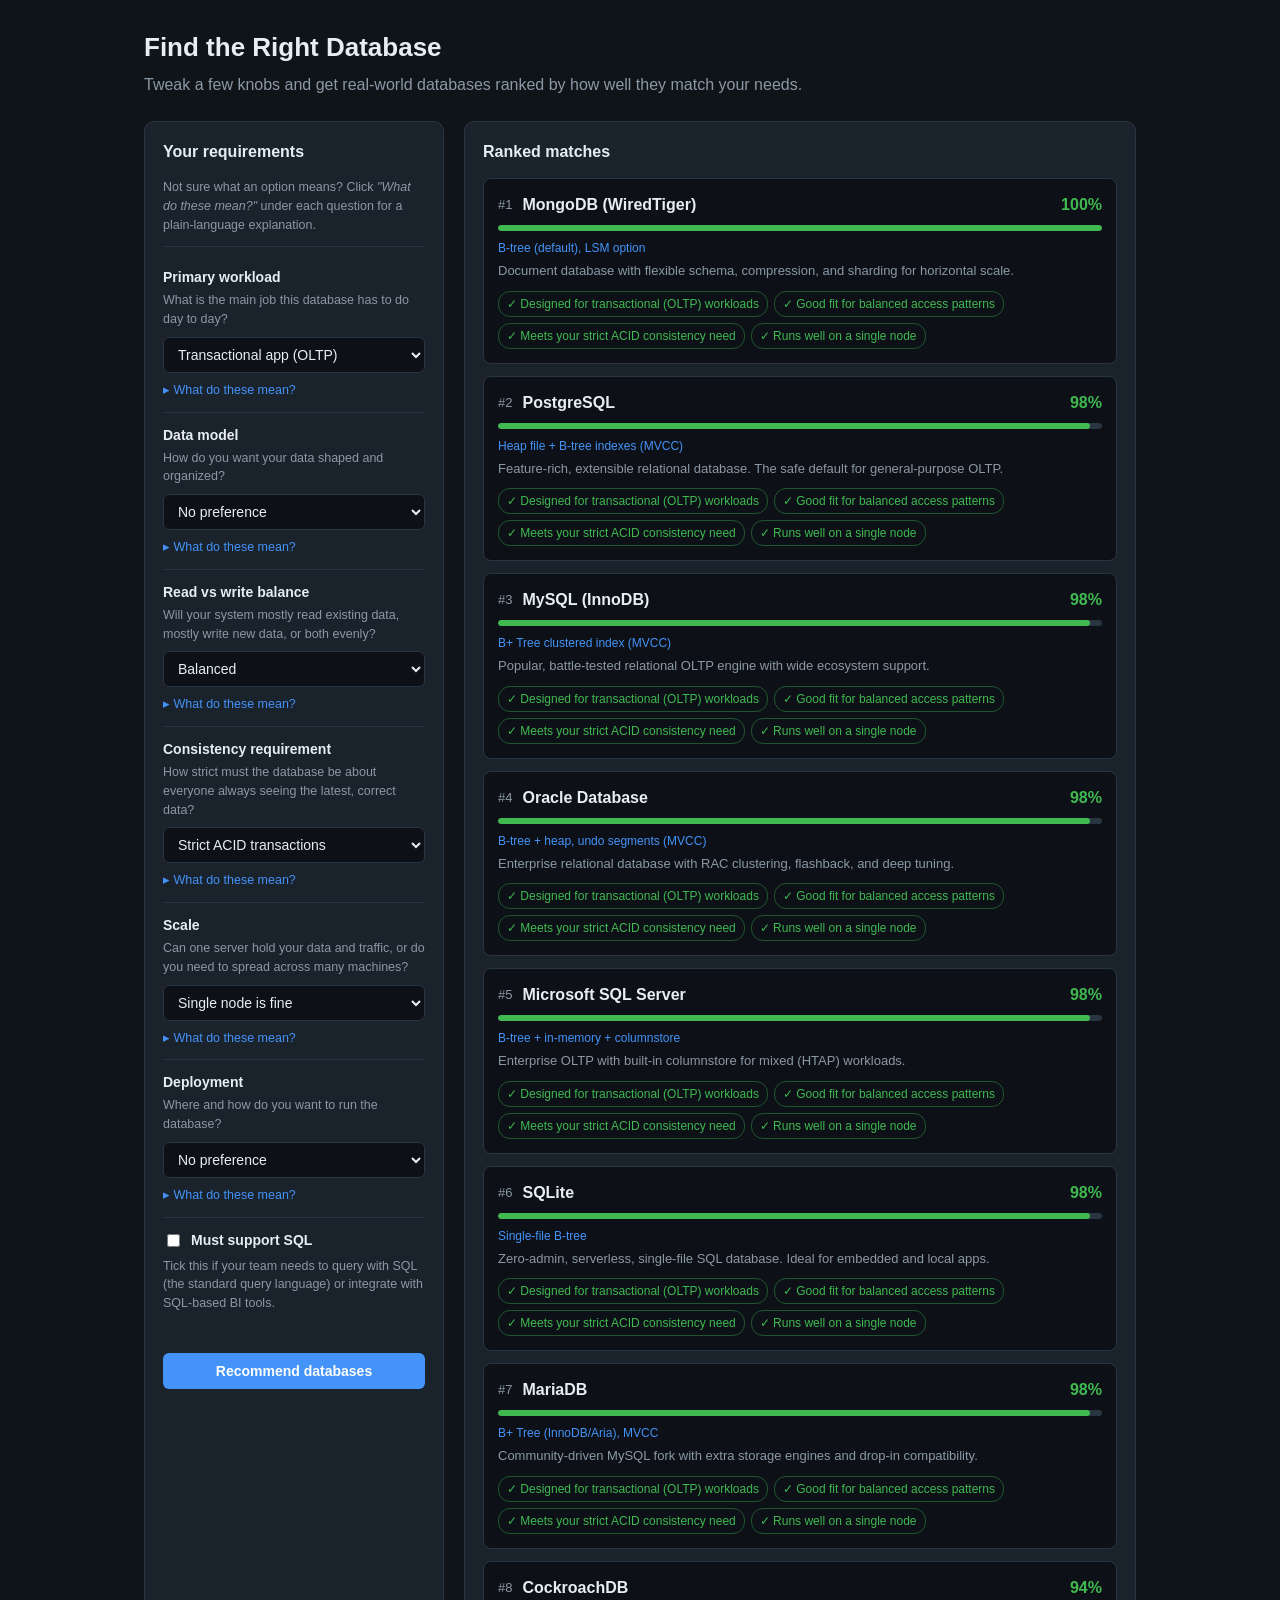
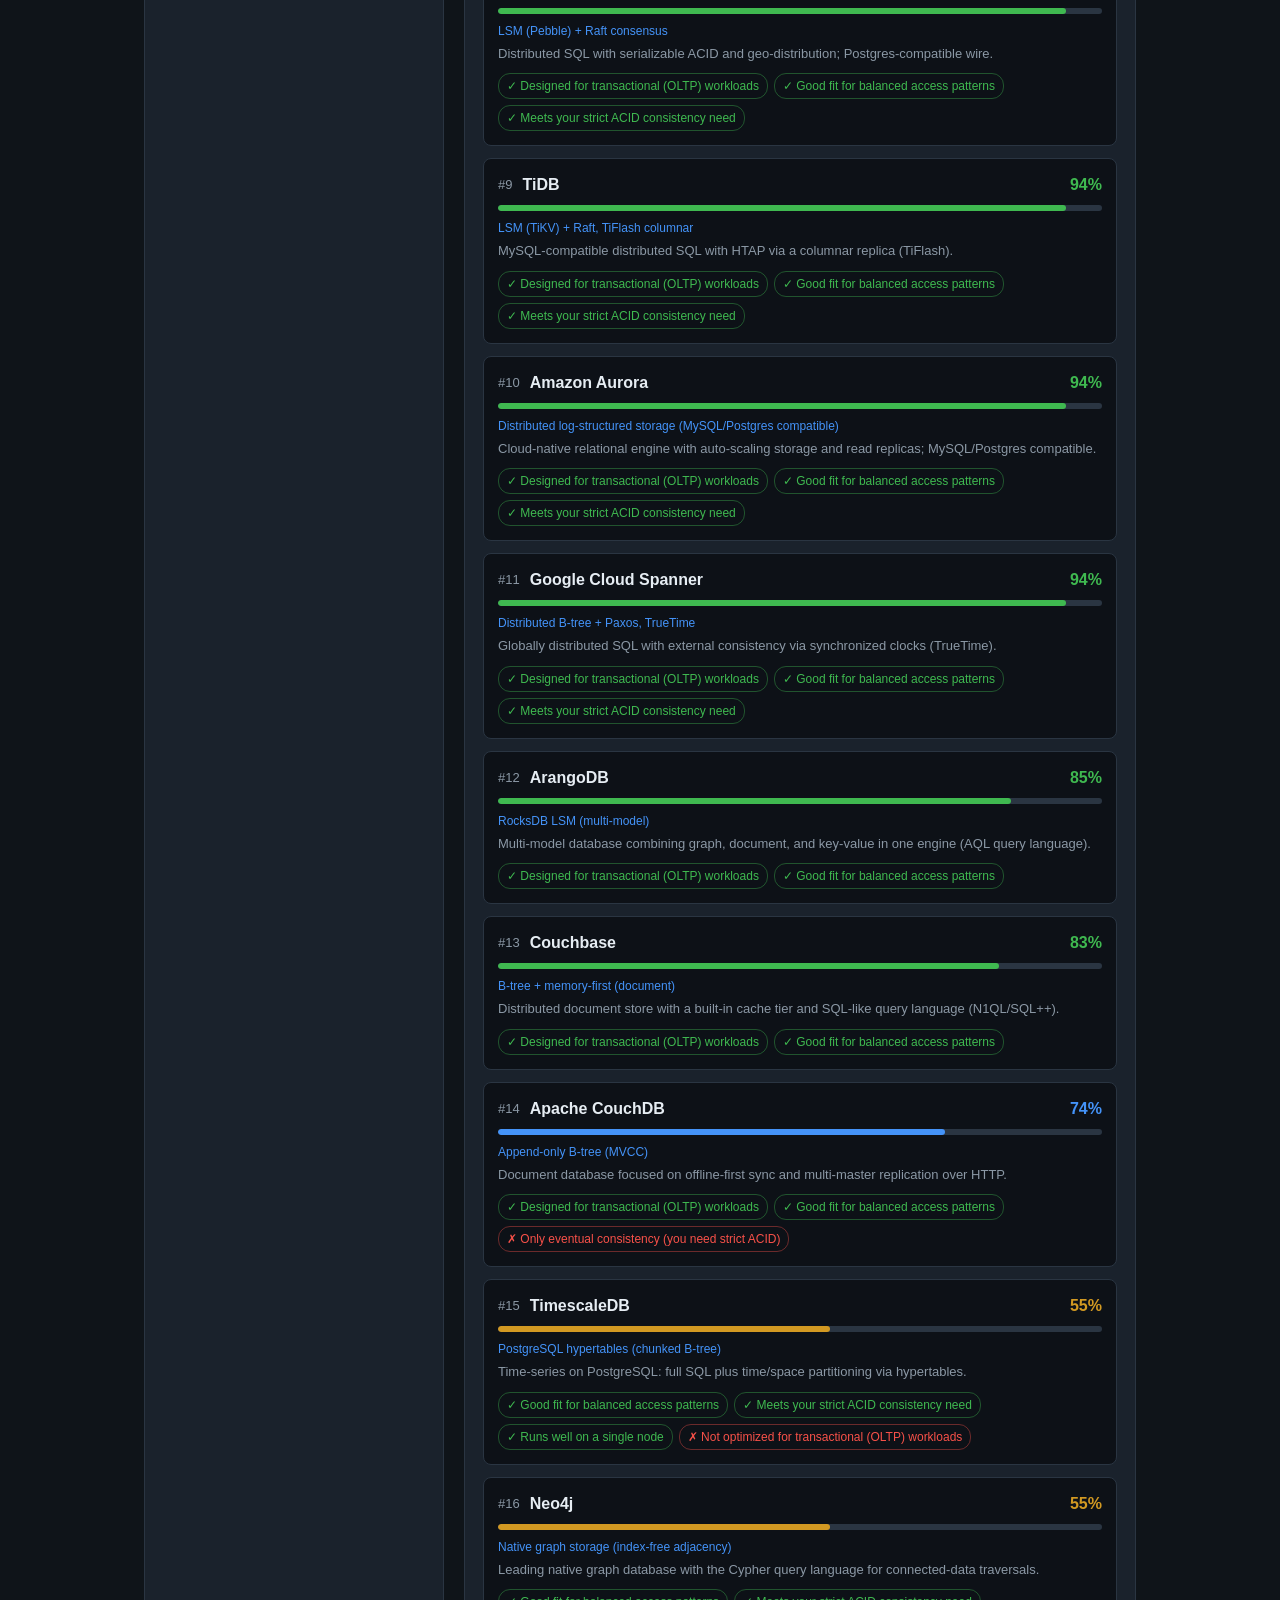
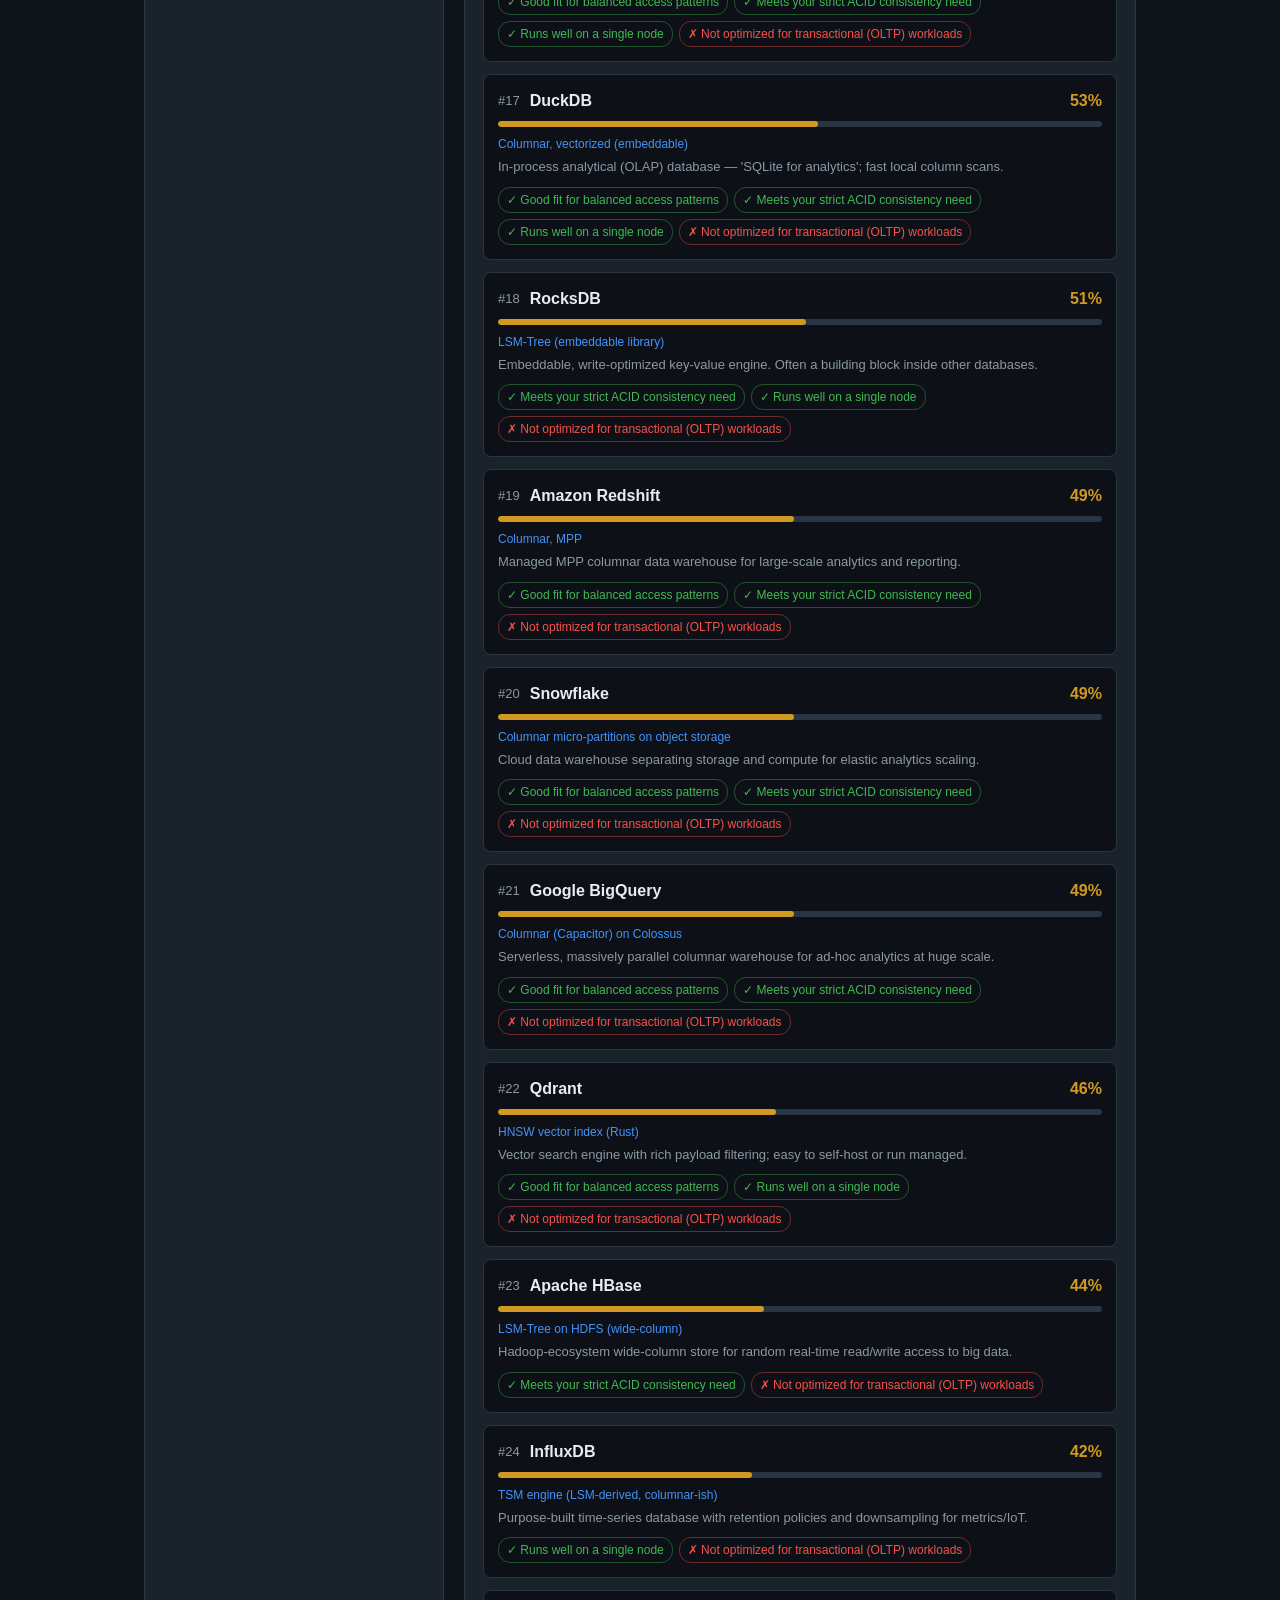
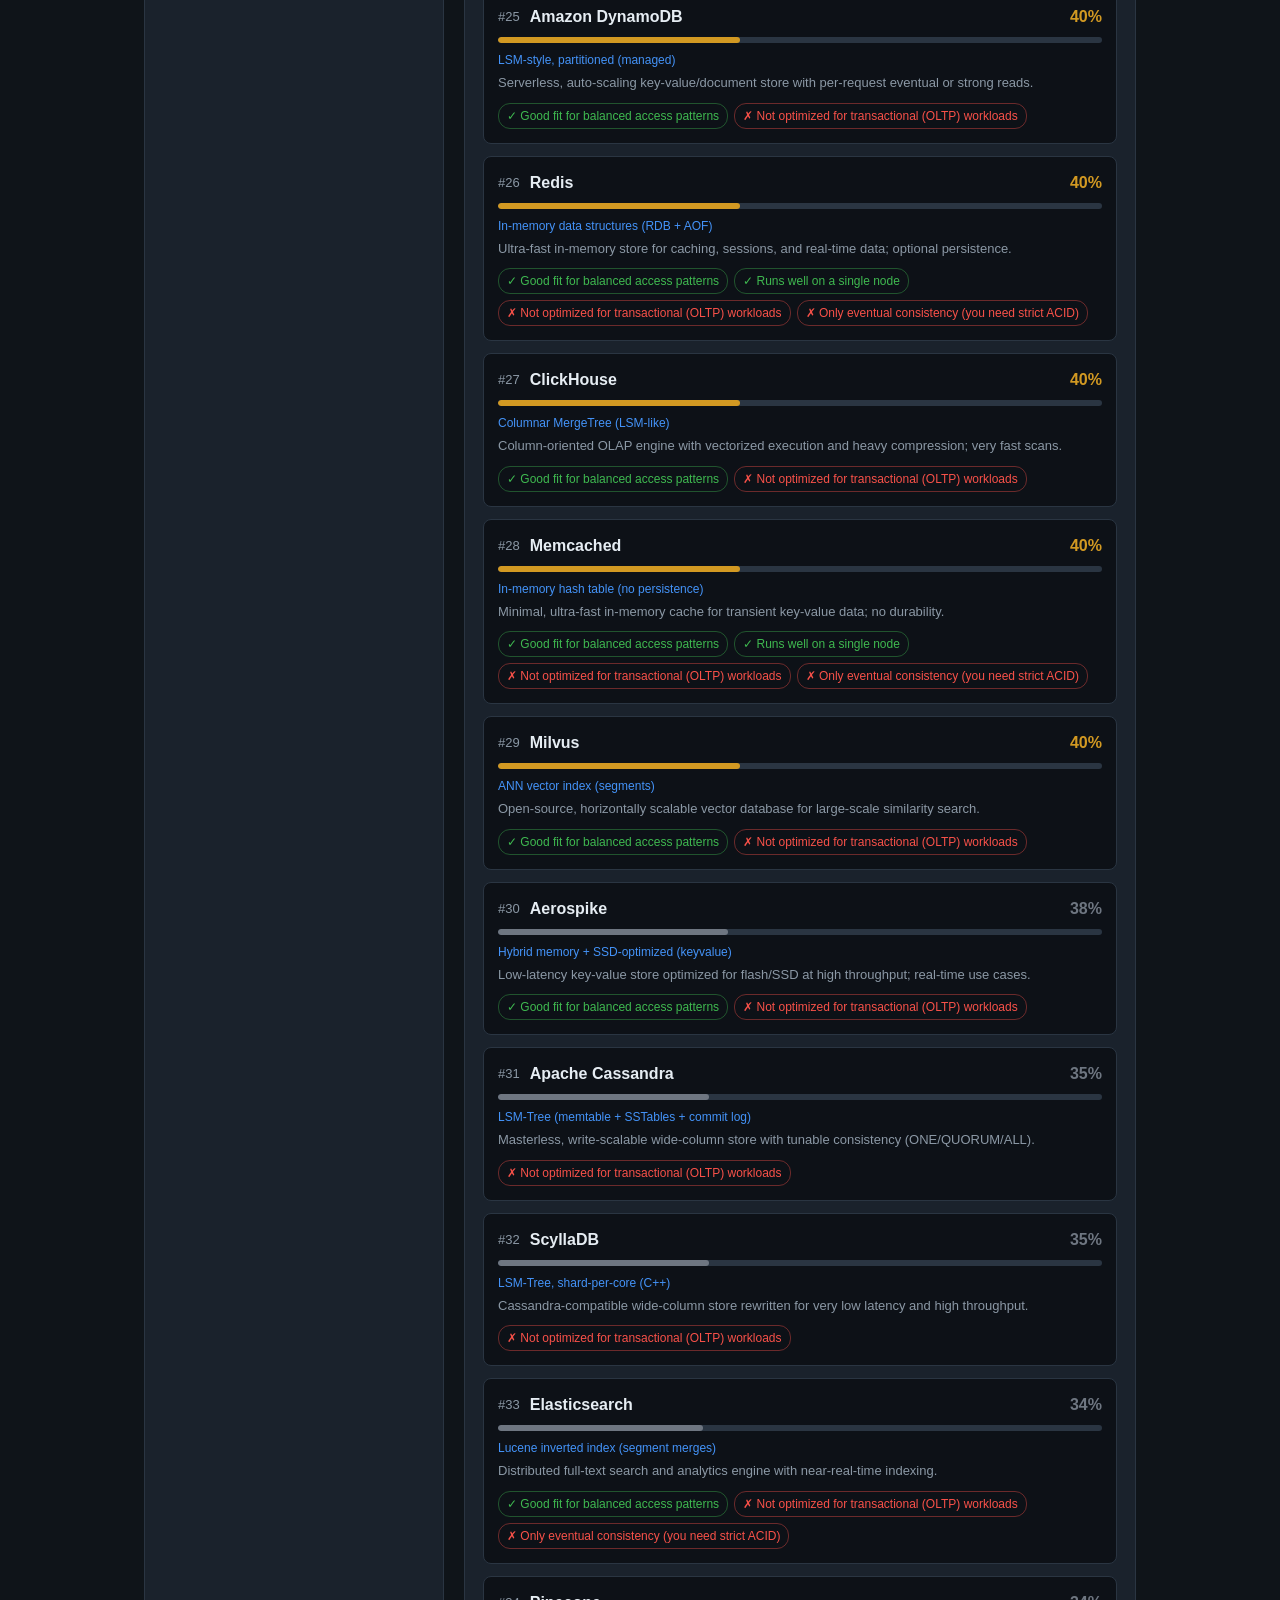
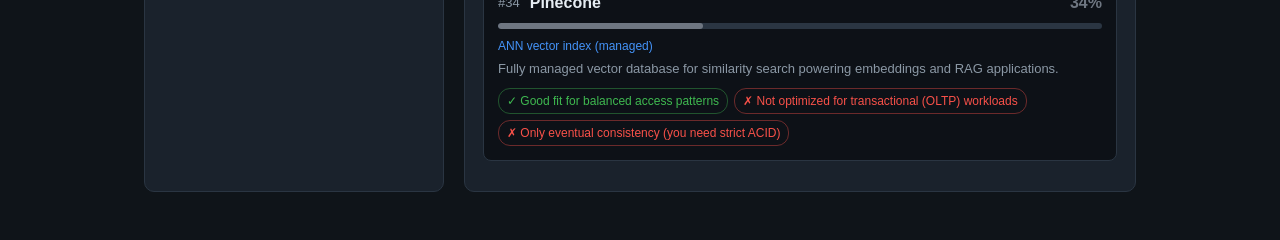
==== index.html @ 52750308 "Initial commit: database recommender web app + storage engine research - Plain HTML/CSS/JS 'Find the" ====
<!DOCTYPE html>
<html lang="en">
<head>
  <meta charset="UTF-8" />
  <meta name="viewport" content="width=device-width, initial-scale=1.0" />
  <title>Find the Right Database</title>
  <link rel="stylesheet" href="style.css" />
</head>
<body>
  <header>
    <h1>Find the Right Database</h1>
    <p class="tagline">Tweak a few knobs and get real-world databases ranked by how well they match your needs.</p>
  </header>

  <main>
    <section class="panel knobs">
      <h2>Your requirements</h2>
      <p class="intro">Not sure what an option means? Click <em>"What do these mean?"</em> under each question for a plain-language explanation.</p>

      <div class="field">
        <label for="workload">Primary workload</label>
        <p class="hint">What is the main job this database has to do day to day?</p>
        <select id="workload">
          <option value="oltp">Transactional app (OLTP)</option>
          <option value="olap">Analytics / reporting (OLAP)</option>
          <option value="htap">Mixed transactional + analytical (HTAP)</option>
          <option value="cache">Caching / sessions</option>
          <option value="search">Full-text search</option>
          <option value="timeseries">Time-series / metrics</option>
          <option value="kv-scale">Key-value at scale</option>
          <option value="graph">Connected data / graph</option>
          <option value="vector">Vector / similarity search (AI)</option>
        </select>
        <details>
          <summary>What do these mean?</summary>
          <dl>
            <dt>Transactional app (OLTP)</dt><dd>Lots of small reads and writes from an application — sign-ups, orders, profile updates. The everyday "backend database" case.</dd>
            <dt>Analytics / reporting (OLAP)</dt><dd>Scanning and aggregating huge numbers of rows for dashboards and reports (sums, averages, trends) rather than touching single records.</dd>
            <dt>Mixed (HTAP)</dt><dd>You need both at once: live transactions <em>and</em> analytics on the same data without copying it elsewhere.</dd>
            <dt>Caching / sessions</dt><dd>Temporary, fast-access data (logged-in sessions, hot results) that can be rebuilt if lost.</dd>
            <dt>Full-text search</dt><dd>Searching text by keywords and relevance, like a site search box or log search.</dd>
            <dt>Time-series / metrics</dt><dd>Timestamped data arriving continuously — server metrics, IoT sensors, stock ticks.</dd>
            <dt>Key-value at scale</dt><dd>Simple "look up a value by its key" access, but at very high volume across many machines.</dd>
            <dt>Connected data / graph</dt><dd>Data that is mostly about relationships — social networks, recommendations, fraud rings — where you traverse links.</dd>
            <dt>Vector / similarity search</dt><dd>Finding "nearest" items by meaning using AI embeddings — semantic search, recommendations, RAG for LLMs.</dd>
          </dl>
        </details>
      </div>

      <div class="field">
        <label for="dataModel">Data model</label>
        <p class="hint">How do you want your data shaped and organized?</p>
        <select id="dataModel">
          <option value="any">No preference</option>
          <option value="relational">Relational (tables)</option>
          <option value="document">Document (JSON-like)</option>
          <option value="keyvalue">Key-value</option>
          <option value="widecolumn">Wide-column</option>
          <option value="columnar">Columnar</option>
          <option value="timeseries">Time-series</option>
          <option value="graph">Graph (nodes &amp; edges)</option>
          <option value="vector">Vector (embeddings)</option>
        </select>
        <details>
          <summary>What do these mean?</summary>
          <dl>
            <dt>No preference</dt><dd>Let the match decide; don't filter by data shape.</dd>
            <dt>Relational (tables)</dt><dd>Rows and columns with a fixed schema and relationships — classic spreadsheets/SQL tables.</dd>
            <dt>Document (JSON-like)</dt><dd>Flexible, nested records (like JSON). Each record can differ; great for evolving schemas.</dd>
            <dt>Key-value</dt><dd>The simplest model: a key maps to a blob/value. Extremely fast, minimal structure.</dd>
            <dt>Wide-column</dt><dd>Rows that can have millions of dynamic columns, grouped into families; good for huge sparse datasets.</dd>
            <dt>Columnar</dt><dd>Stores each column together on disk so analytics scans read only the columns they need, with strong compression.</dd>
            <dt>Time-series</dt><dd>Specialized for timestamped points, with time-based partitioning and retention built in.</dd>
            <dt>Graph (nodes &amp; edges)</dt><dd>Data stored as nodes connected by relationships; ideal for traversing networks of links.</dd>
            <dt>Vector (embeddings)</dt><dd>Stores numeric vectors (AI embeddings) and finds the most similar ones quickly.</dd>
          </dl>
        </details>
      </div>

      <div class="field">
        <label for="rw">Read vs write balance</label>
        <p class="hint">Will your system mostly read existing data, mostly write new data, or both evenly?</p>
        <select id="rw">
          <option value="0">Read-heavy</option>
          <option value="0.5" selected>Balanced</option>
          <option value="1">Write-heavy</option>
        </select>
        <details>
          <summary>What do these mean?</summary>
          <dl>
            <dt>Read-heavy</dt><dd>Most operations fetch data that already exists (e.g., a content site read far more than it's updated). Favors read-optimized engines like B-trees.</dd>
            <dt>Balanced</dt><dd>A roughly even mix of reads and writes — typical for many apps.</dd>
            <dt>Write-heavy</dt><dd>You ingest large volumes of new data constantly (logs, events, sensors). Favors write-optimized engines like LSM-trees.</dd>
          </dl>
        </details>
      </div>

      <div class="field">
        <label for="consistency">Consistency requirement</label>
        <p class="hint">How strict must the database be about everyone always seeing the latest, correct data?</p>
        <select id="consistency">
          <option value="strong">Strict ACID transactions</option>
          <option value="tunable">Tunable is fine</option>
          <option value="eventual">Eventual consistency is OK</option>
        </select>
        <details>
          <summary>What do these mean?</summary>
          <dl>
            <dt>Strict ACID transactions</dt><dd>Guarantees that multi-step changes fully succeed or fully fail, and reads always see committed, correct data. Essential for money, inventory, bookings.</dd>
            <dt>Tunable is fine</dt><dd>You can trade some strictness for speed/availability on a per-operation basis (e.g., require a majority of replicas to agree).</dd>
            <dt>Eventual consistency is OK</dt><dd>Replicas may briefly disagree and "catch up" shortly after. Fine for likes, view counts, caches where a small delay is harmless.</dd>
          </dl>
        </details>
      </div>

      <div class="field">
        <label for="scale">Scale</label>
        <p class="hint">Can one server hold your data and traffic, or do you need to spread across many machines?</p>
        <select id="scale">
          <option value="single">Single node is fine</option>
          <option value="distributed">Needs horizontal scale</option>
        </select>
        <details>
          <summary>What do these mean?</summary>
          <dl>
            <dt>Single node is fine</dt><dd>One machine (plus maybe a backup replica) can comfortably handle your data size and load. Simpler to run.</dd>
            <dt>Needs horizontal scale</dt><dd>Data/traffic is too big for one machine, so it must shard/replicate across a cluster and grow by adding nodes.</dd>
          </dl>
        </details>
      </div>

      <div class="field">
        <label for="deployment">Deployment</label>
        <p class="hint">Where and how do you want to run the database?</p>
        <select id="deployment">
          <option value="any">No preference</option>
          <option value="embedded">Embedded / in-process</option>
          <option value="self-hosted">Self-hosted server</option>
          <option value="managed">Managed cloud service</option>
        </select>
        <details>
          <summary>What do these mean?</summary>
          <dl>
            <dt>No preference</dt><dd>Don't filter by how it's run.</dd>
            <dt>Embedded / in-process</dt><dd>The database runs <em>inside</em> your application as a library — no separate server to install (e.g., SQLite, DuckDB). Great for apps, devices, and local tools.</dd>
            <dt>Self-hosted server</dt><dd>You install and operate the database on your own machines/VMs/containers. Full control, but you handle backups, upgrades, and scaling.</dd>
            <dt>Managed cloud service</dt><dd>A cloud provider runs it for you (e.g., DynamoDB, Snowflake). Less operational work; you pay for convenience and lose some low-level control.</dd>
          </dl>
        </details>
      </div>

      <div class="field">
        <label class="check">
          <input type="checkbox" id="sql" />
          Must support SQL
        </label>
        <p class="hint">Tick this if your team needs to query with SQL (the standard query language) or integrate with SQL-based BI tools.</p>
      </div>

      <button id="recommend">Recommend databases</button>
    </section>

    <section class="panel" id="results"></section>
  </main>

  <script src="catalog.js"></script>
  <script src="app.js"></script>
</body>
</html>
---- style.css ----
:root {
  --bg: #0f1419;
  --panel: #1a222c;
  --border: #2a3542;
  --text: #e6edf3;
  --muted: #8b98a5;
  --accent: #4493f8;
  --great: #3fb950;
  --good: #4493f8;
  --ok: #d29922;
  --weak: #6e7681;
}

* { box-sizing: border-box; }

body {
  margin: 0;
  font-family: -apple-system, Segoe UI, Roboto, Helvetica, Arial, sans-serif;
  background: var(--bg);
  color: var(--text);
  line-height: 1.5;
}

header {
  padding: 28px 24px 8px;
  max-width: 1040px;
  margin: 0 auto;
}

header h1 { margin: 0; font-size: 26px; }
.tagline { color: var(--muted); margin: 6px 0 0; }

main {
  display: grid;
  grid-template-columns: 300px 1fr;
  gap: 20px;
  max-width: 1040px;
  margin: 16px auto 48px;
  padding: 0 24px;
}

@media (max-width: 760px) {
  main { grid-template-columns: 1fr; }
}

.panel {
  background: var(--panel);
  border: 1px solid var(--border);
  border-radius: 10px;
  padding: 18px;
}

.knobs h2, #results h2 { margin: 0 0 14px; font-size: 16px; }

.intro {
  font-size: 12.5px;
  color: var(--muted);
  margin: 0 0 8px;
  padding-bottom: 12px;
  border-bottom: 1px solid var(--border);
}

.field {
  padding: 12px 0;
  border-bottom: 1px solid var(--border);
}
.field:last-of-type { border-bottom: none; }

.knobs label {
  display: block;
  font-size: 14px;
  color: var(--text);
  font-weight: 600;
  margin: 0 0 3px;
}

.hint {
  font-size: 12.5px;
  color: var(--muted);
  margin: 0 0 8px;
}

.knobs label.check {
  display: flex;
  align-items: center;
  gap: 8px;
  color: var(--text);
  margin: 0 0 6px;
}

.knobs select {
  width: 100%;
  padding: 8px 10px;
  background: #0d1117;
  color: var(--text);
  border: 1px solid var(--border);
  border-radius: 6px;
  font-size: 14px;
}

details {
  margin-top: 8px;
}

details summary {
  cursor: pointer;
  font-size: 12.5px;
  color: var(--accent);
  list-style: none;
  user-select: none;
}

details summary::-webkit-details-marker { display: none; }
details summary::before { content: "\25b8  "; }
details[open] summary::before { content: "\25be  "; }

details dl {
  margin: 8px 0 2px;
  padding: 10px 12px;
  background: #0d1117;
  border: 1px solid var(--border);
  border-radius: 6px;
}

details dt {
  font-size: 12.5px;
  font-weight: 600;
  color: var(--text);
  margin-top: 8px;
}
details dt:first-child { margin-top: 0; }

details dd {
  margin: 2px 0 0;
  font-size: 12.5px;
  color: var(--muted);
  line-height: 1.45;
}

#recommend {
  margin-top: 20px;
  width: 100%;
  padding: 10px;
  background: var(--accent);
  color: #fff;
  border: none;
  border-radius: 6px;
  font-size: 14px;
  font-weight: 600;
  cursor: pointer;
}

#recommend:hover { background: #3a82e0; }

.card {
  border: 1px solid var(--border);
  border-radius: 8px;
  padding: 14px;
  margin-bottom: 12px;
  background: #0d1117;
}

.card-head {
  display: flex;
  align-items: center;
  gap: 10px;
}

.rank { color: var(--muted); font-size: 13px; }
.name { font-weight: 600; font-size: 16px; flex: 1; }

.pct { font-weight: 700; font-size: 16px; }
.pct.great { color: var(--great); }
.pct.good { color: var(--good); }
.pct.ok { color: var(--ok); }
.pct.weak { color: var(--weak); }

.bar {
  height: 6px;
  background: var(--border);
  border-radius: 4px;
  overflow: hidden;
  margin: 8px 0;
}

.bar-fill { height: 100%; border-radius: 4px; }
.bar-fill.great { background: var(--great); }
.bar-fill.good { background: var(--good); }
.bar-fill.ok { background: var(--ok); }
.bar-fill.weak { background: var(--weak); }

.struct { font-size: 12px; color: var(--accent); margin-top: 2px; }
.summary { font-size: 13px; color: var(--muted); margin-top: 4px; }

.reasons {
  display: flex;
  flex-wrap: wrap;
  gap: 6px;
  margin-top: 10px;
}

.chip {
  font-size: 12px;
  padding: 3px 8px;
  border-radius: 12px;
  border: 1px solid var(--border);
}

.chip.pro { color: var(--great); border-color: rgba(63, 185, 80, 0.4); }
.chip.con { color: #f85149; border-color: rgba(248, 81, 73, 0.4); }
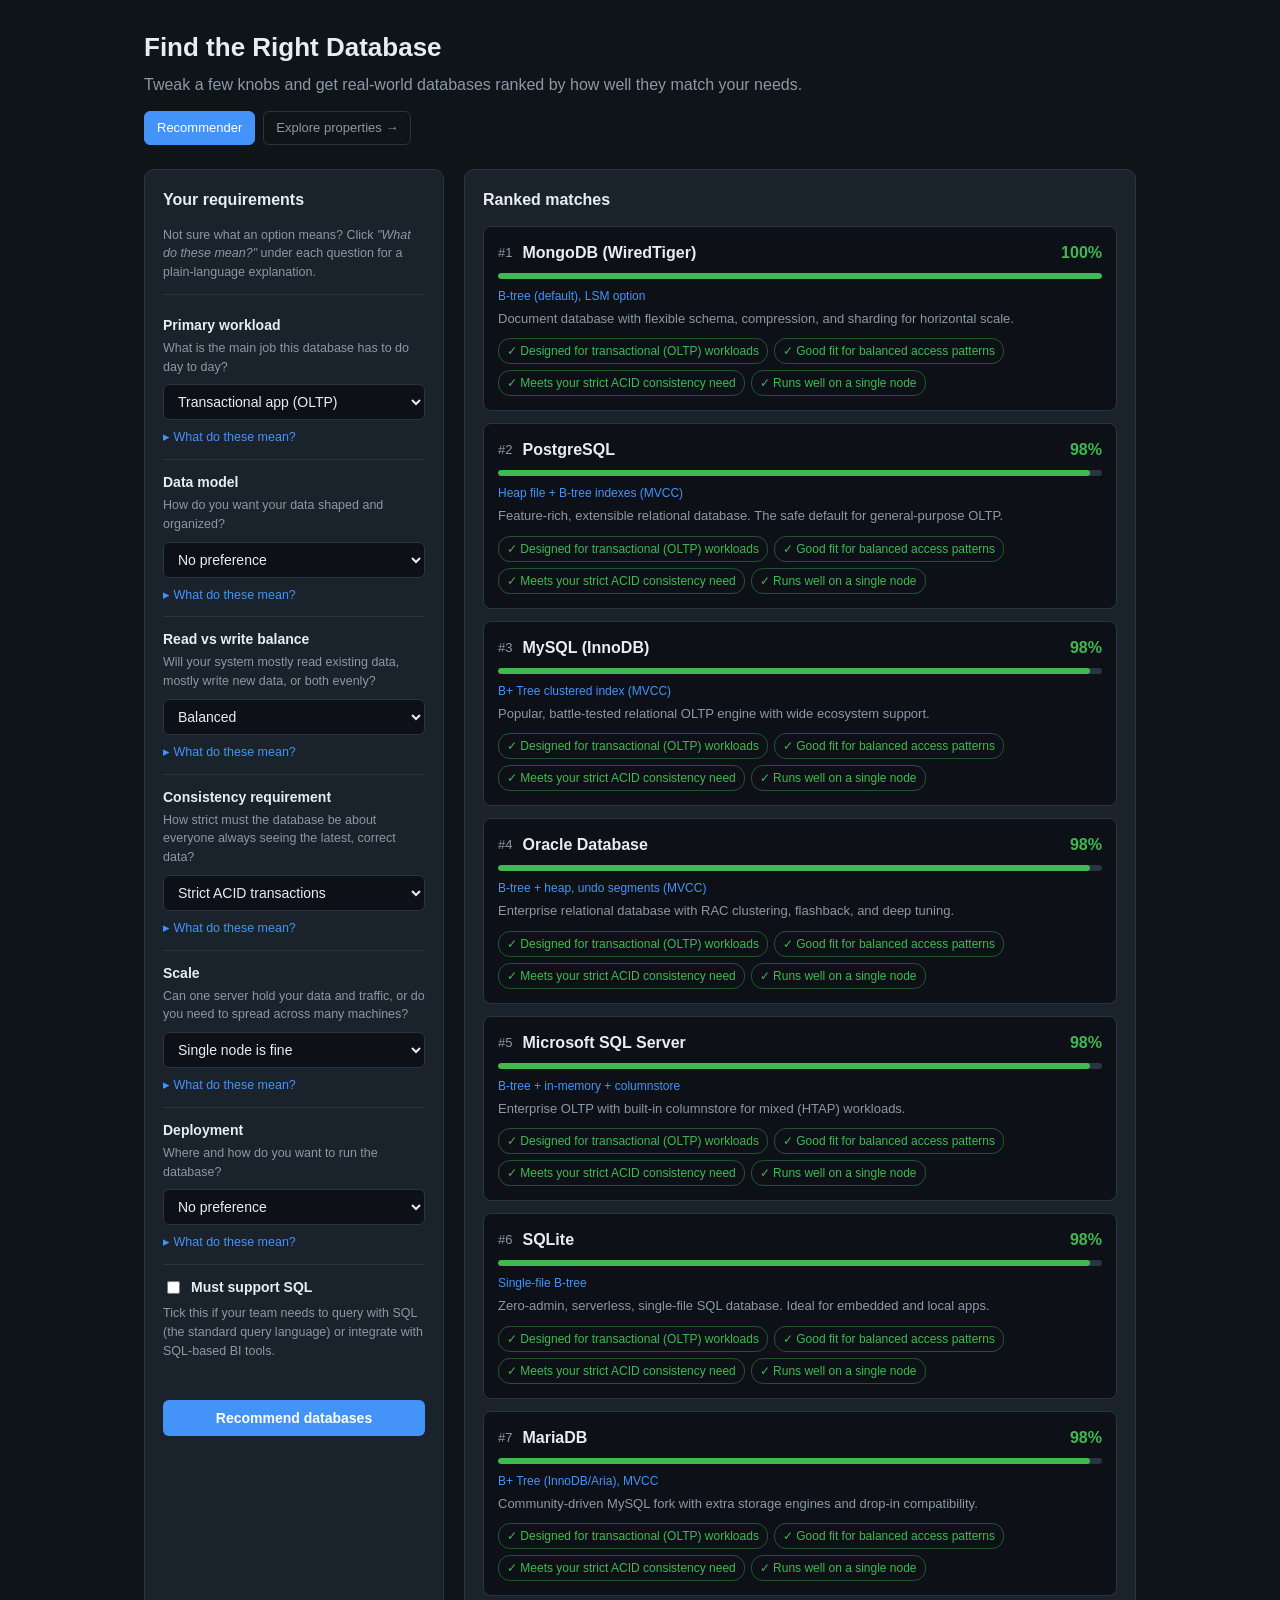
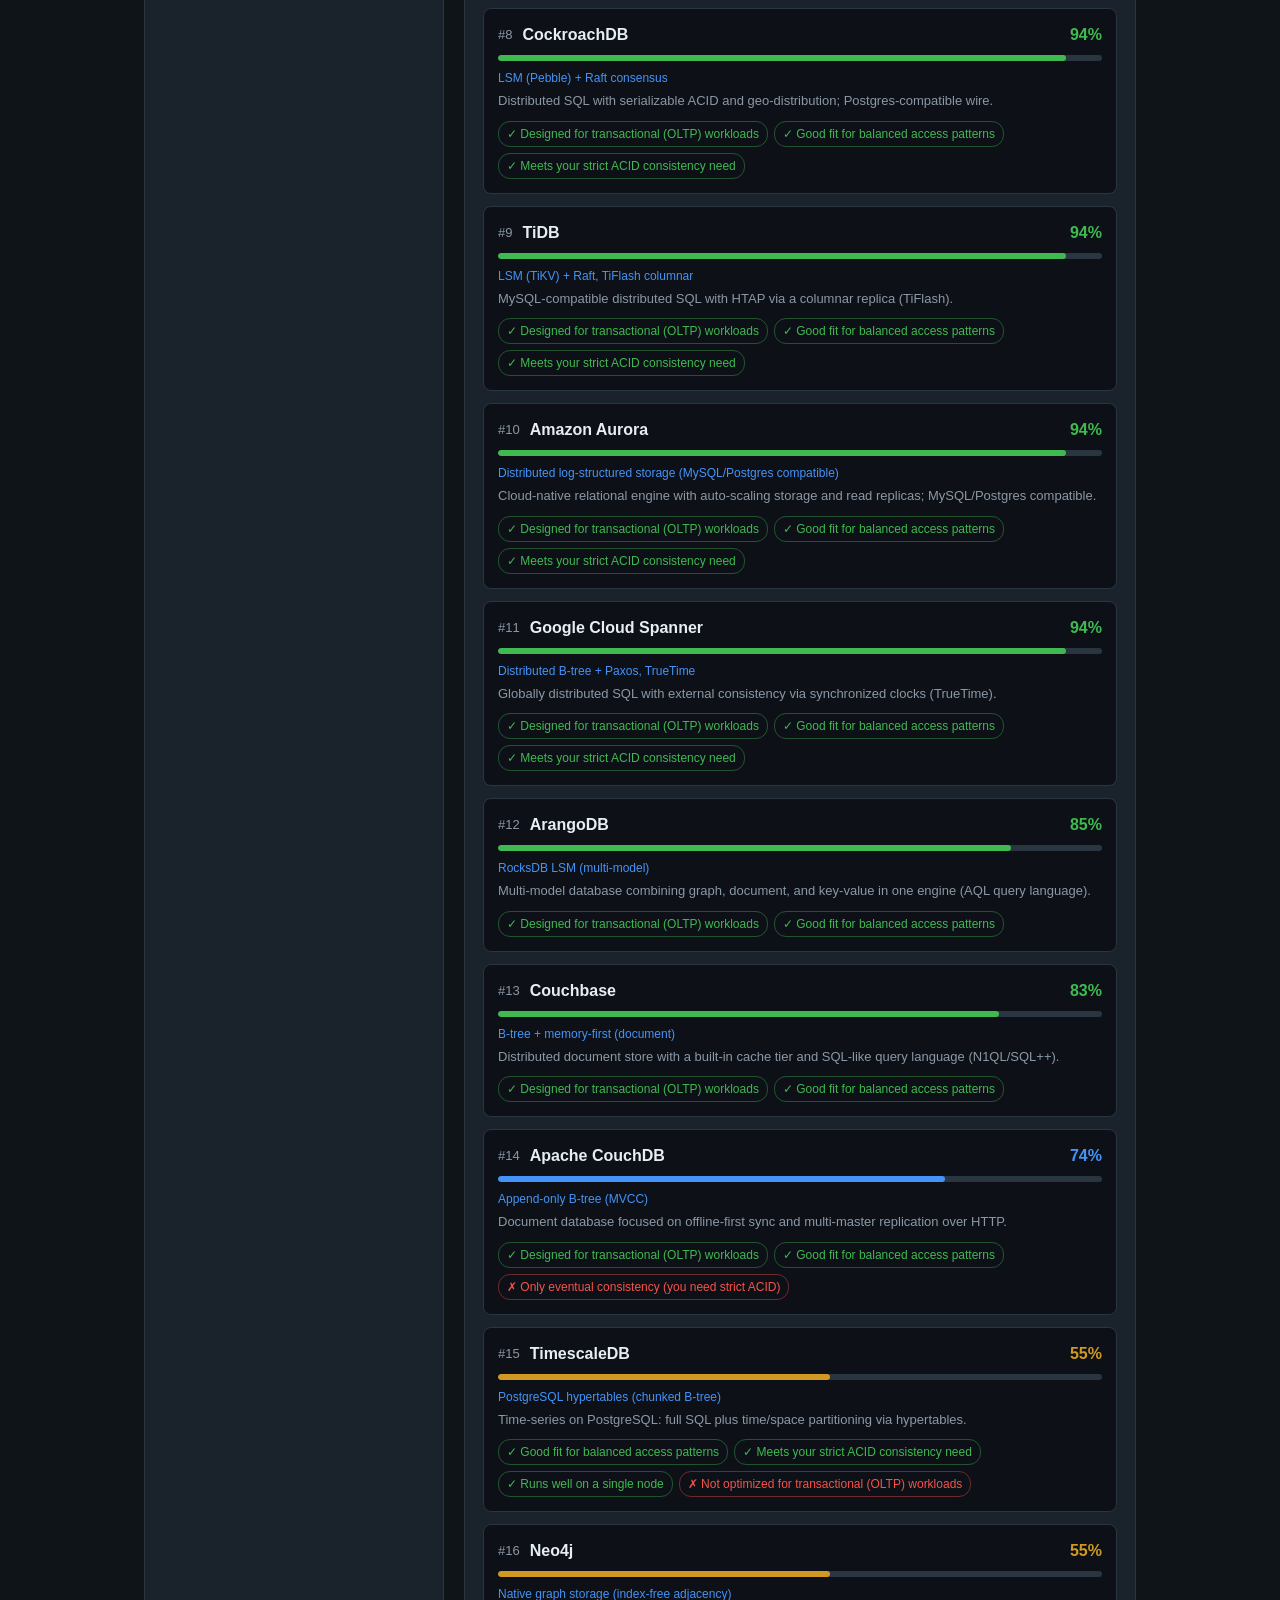
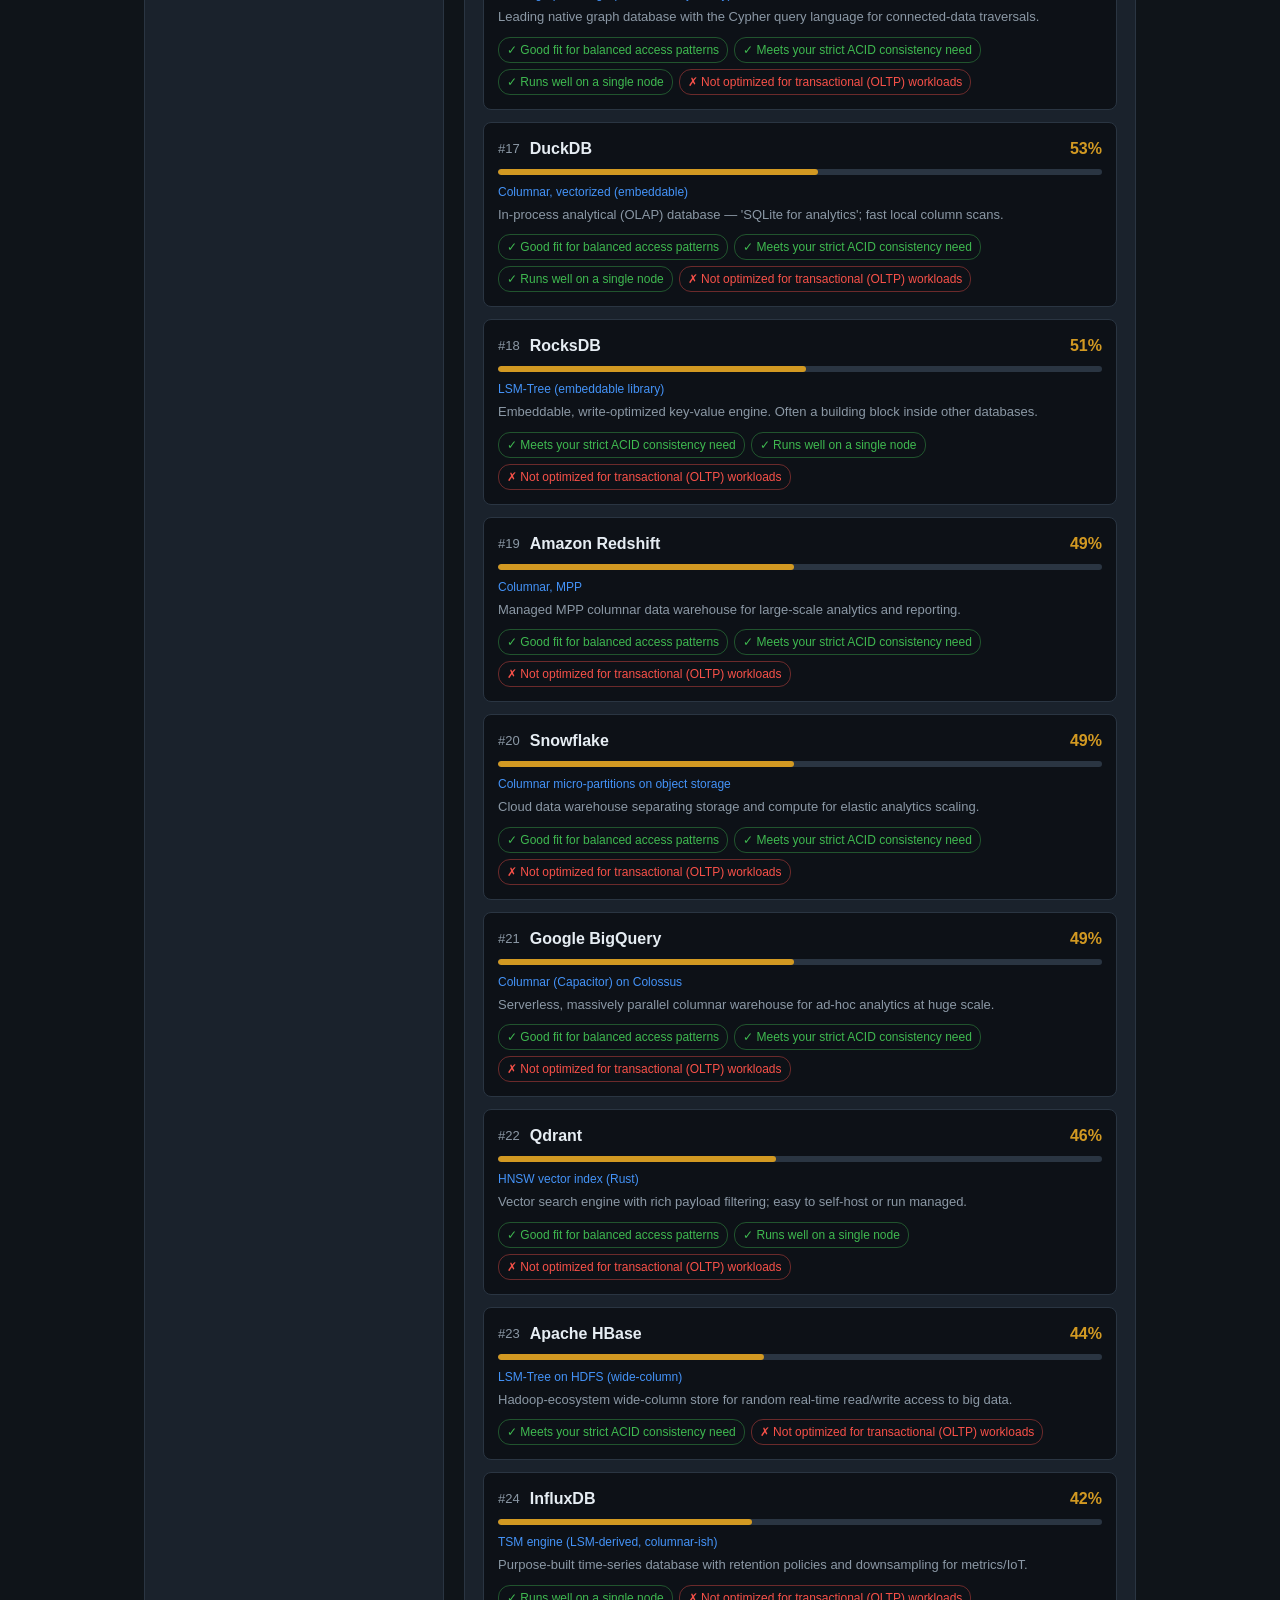
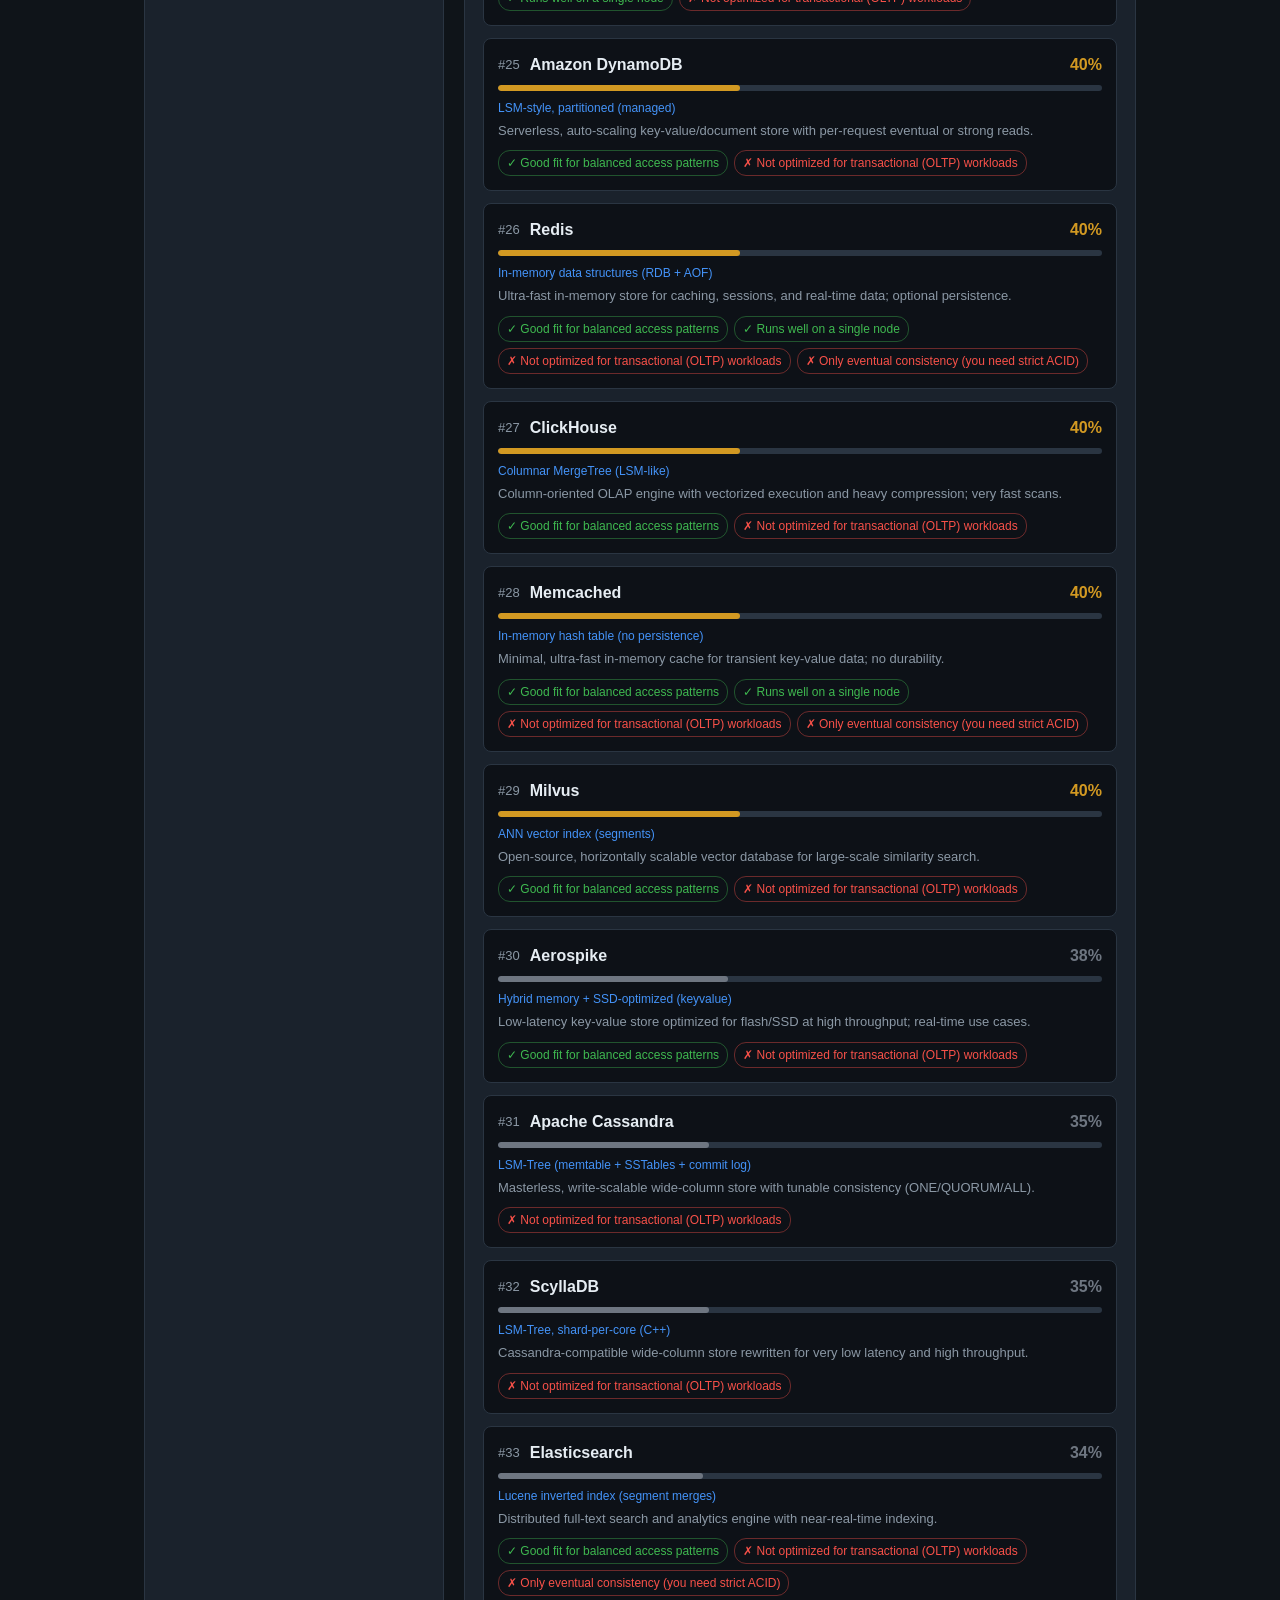
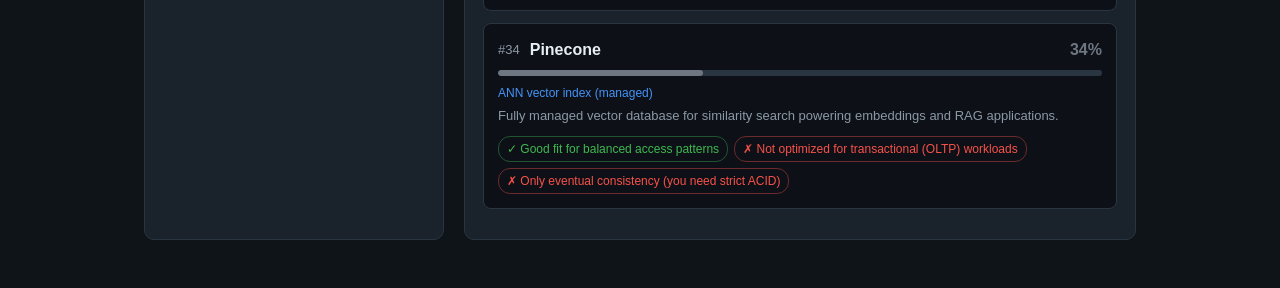
==== commit 7c88029b: "Add database explorer page with per-database property sheets - New explore.html + explore.js: pick a" ====
--- a/index.html
+++ b/index.html
@@ -10,6 +10,10 @@
   <header>
     <h1>Find the Right Database</h1>
     <p class="tagline">Tweak a few knobs and get real-world databases ranked by how well they match your needs.</p>
+    <nav class="nav">
+      <a href="index.html" class="active">Recommender</a>
+      <a href="explore.html">Explore properties &#8594;</a>
+    </nav>
   </header>
 
   <main>
--- a/style.css
+++ b/style.css
@@ -30,6 +30,29 @@
 header h1 { margin: 0; font-size: 26px; }
 .tagline { color: var(--muted); margin: 6px 0 0; }
 
+.nav {
+  display: flex;
+  gap: 8px;
+  margin-top: 14px;
+}
+
+.nav a {
+  font-size: 13px;
+  color: var(--muted);
+  text-decoration: none;
+  padding: 6px 12px;
+  border: 1px solid var(--border);
+  border-radius: 6px;
+}
+
+.nav a:hover { color: var(--text); border-color: var(--accent); }
+
+.nav a.active {
+  color: #fff;
+  background: var(--accent);
+  border-color: var(--accent);
+}
+
 main {
   display: grid;
   grid-template-columns: 300px 1fr;
@@ -208,3 +231,73 @@
 
 .chip.pro { color: var(--great); border-color: rgba(63, 185, 80, 0.4); }
 .chip.con { color: #f85149; border-color: rgba(248, 81, 73, 0.4); }
+
+/* Explore page: property sheet */
+.detail-head {
+  display: flex;
+  align-items: center;
+  gap: 10px;
+  margin-bottom: 4px;
+}
+.detail-head h2 { margin: 0; font-size: 20px; }
+
+.tag {
+  font-size: 11px;
+  font-weight: 700;
+  padding: 2px 8px;
+  border-radius: 10px;
+}
+.tag.sql { color: var(--accent); border: 1px solid rgba(68, 147, 248, 0.5); }
+.tag.nosql { color: var(--ok); border: 1px solid rgba(210, 153, 34, 0.5); }
+
+.detail-summary {
+  color: var(--muted);
+  font-size: 14px;
+  margin: 0 0 14px;
+  padding-bottom: 14px;
+  border-bottom: 1px solid var(--border);
+}
+
+.prop {
+  display: grid;
+  grid-template-columns: 170px 1fr;
+  gap: 14px;
+  padding: 11px 0;
+  border-bottom: 1px solid var(--border);
+}
+.prop:last-child { border-bottom: none; }
+
+.prop-key {
+  font-size: 13px;
+  color: var(--muted);
+  font-weight: 600;
+}
+.prop-val { font-size: 14px; color: var(--text); }
+
+.prop-list { margin: 0; padding-left: 18px; }
+.prop-list li { margin: 2px 0; font-size: 13.5px; }
+
+.rw {
+  display: flex;
+  align-items: center;
+  gap: 8px;
+  font-size: 12px;
+  color: var(--muted);
+}
+.rw-bar {
+  flex: 1;
+  height: 8px;
+  background: var(--good);
+  border-radius: 4px;
+  overflow: hidden;
+  position: relative;
+}
+.rw-fill {
+  height: 100%;
+  background: var(--ok);
+}
+.rw-label { font-size: 13px; color: var(--text); margin-top: 6px; }
+
+@media (max-width: 520px) {
+  .prop { grid-template-columns: 1fr; gap: 4px; }
+}
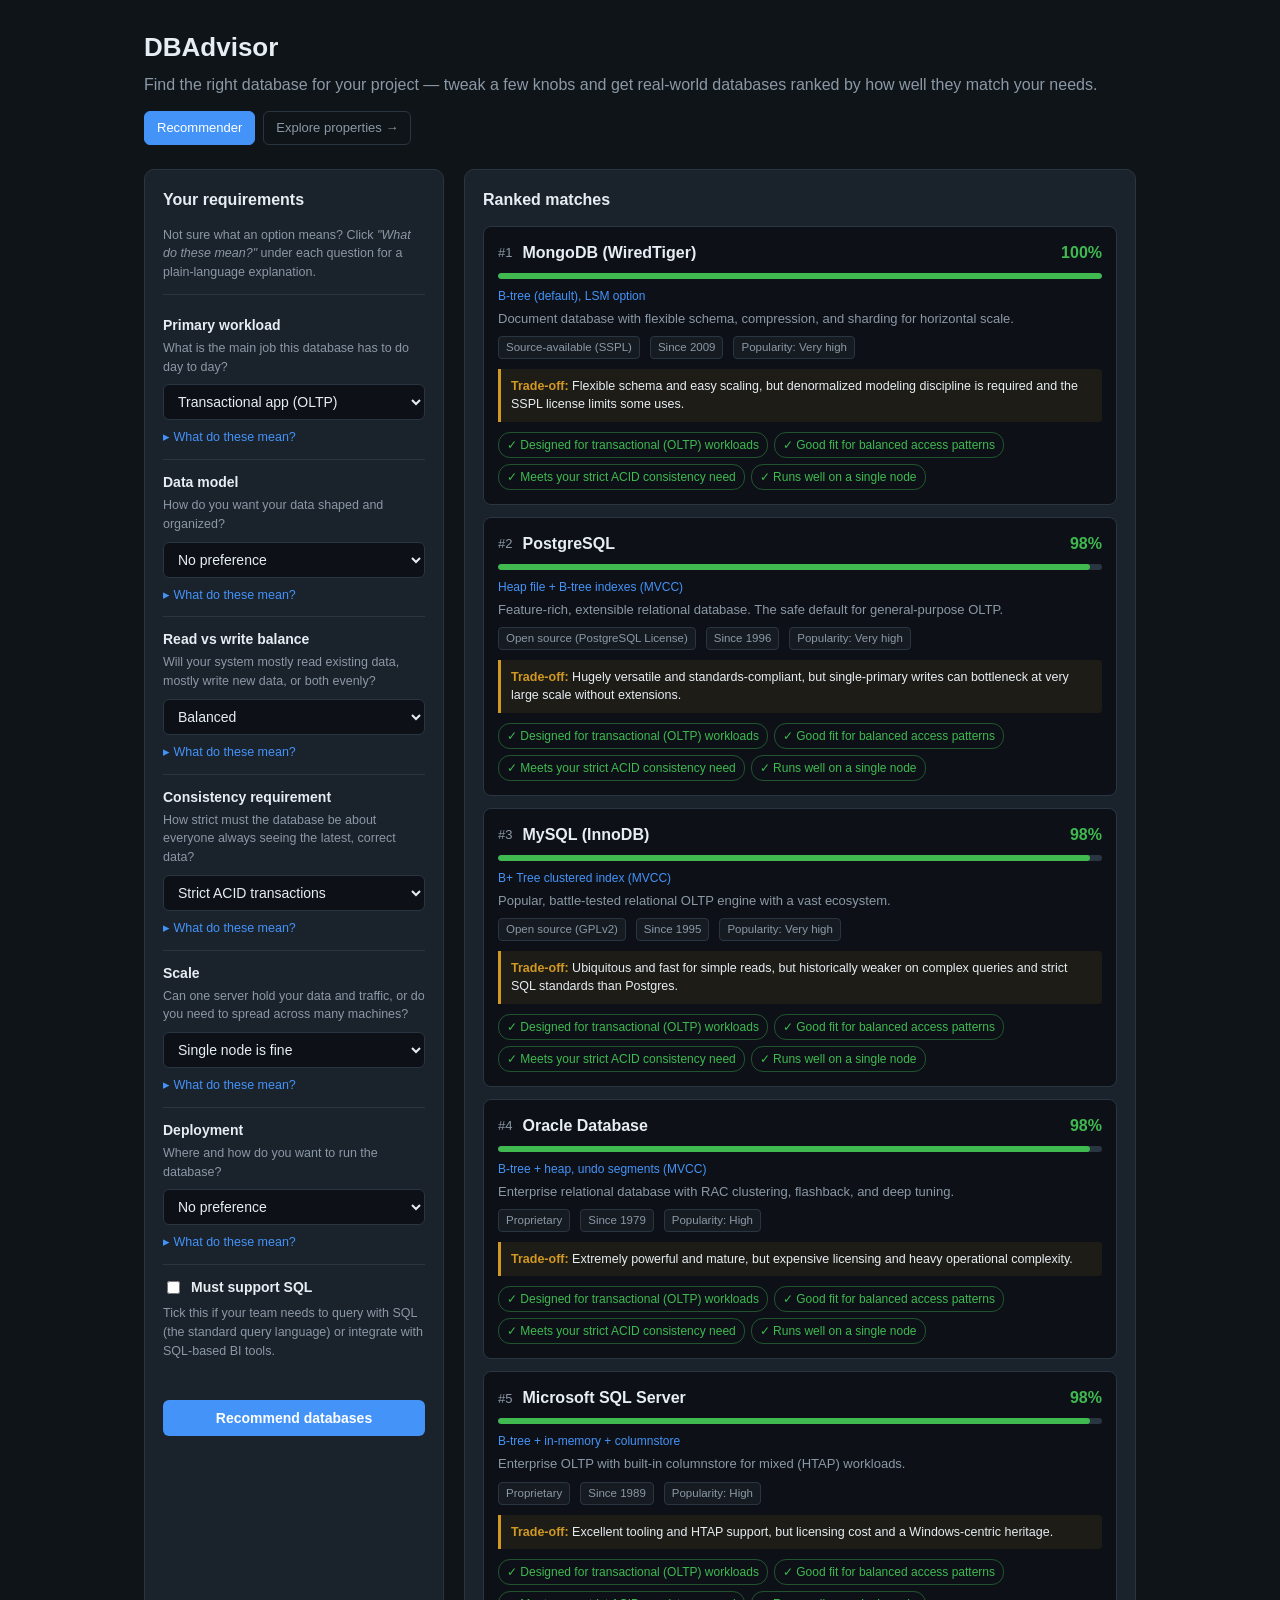
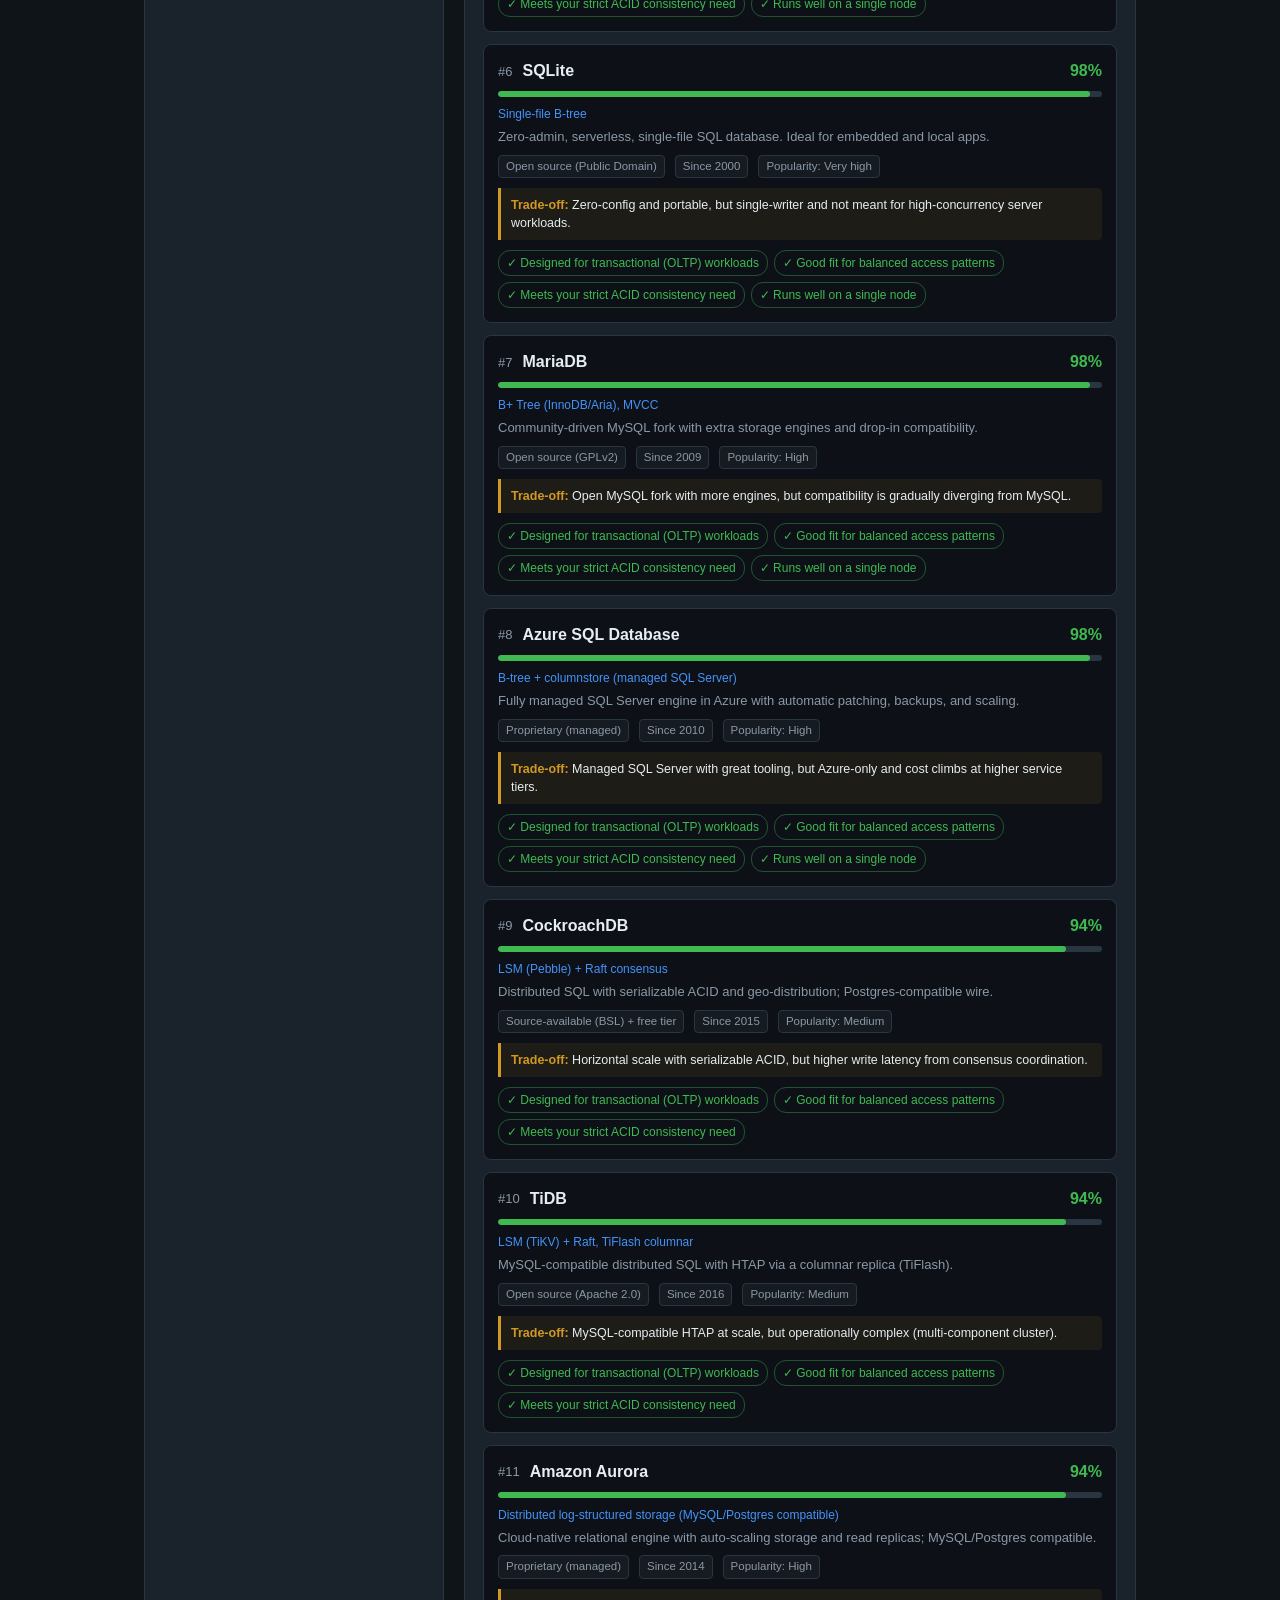
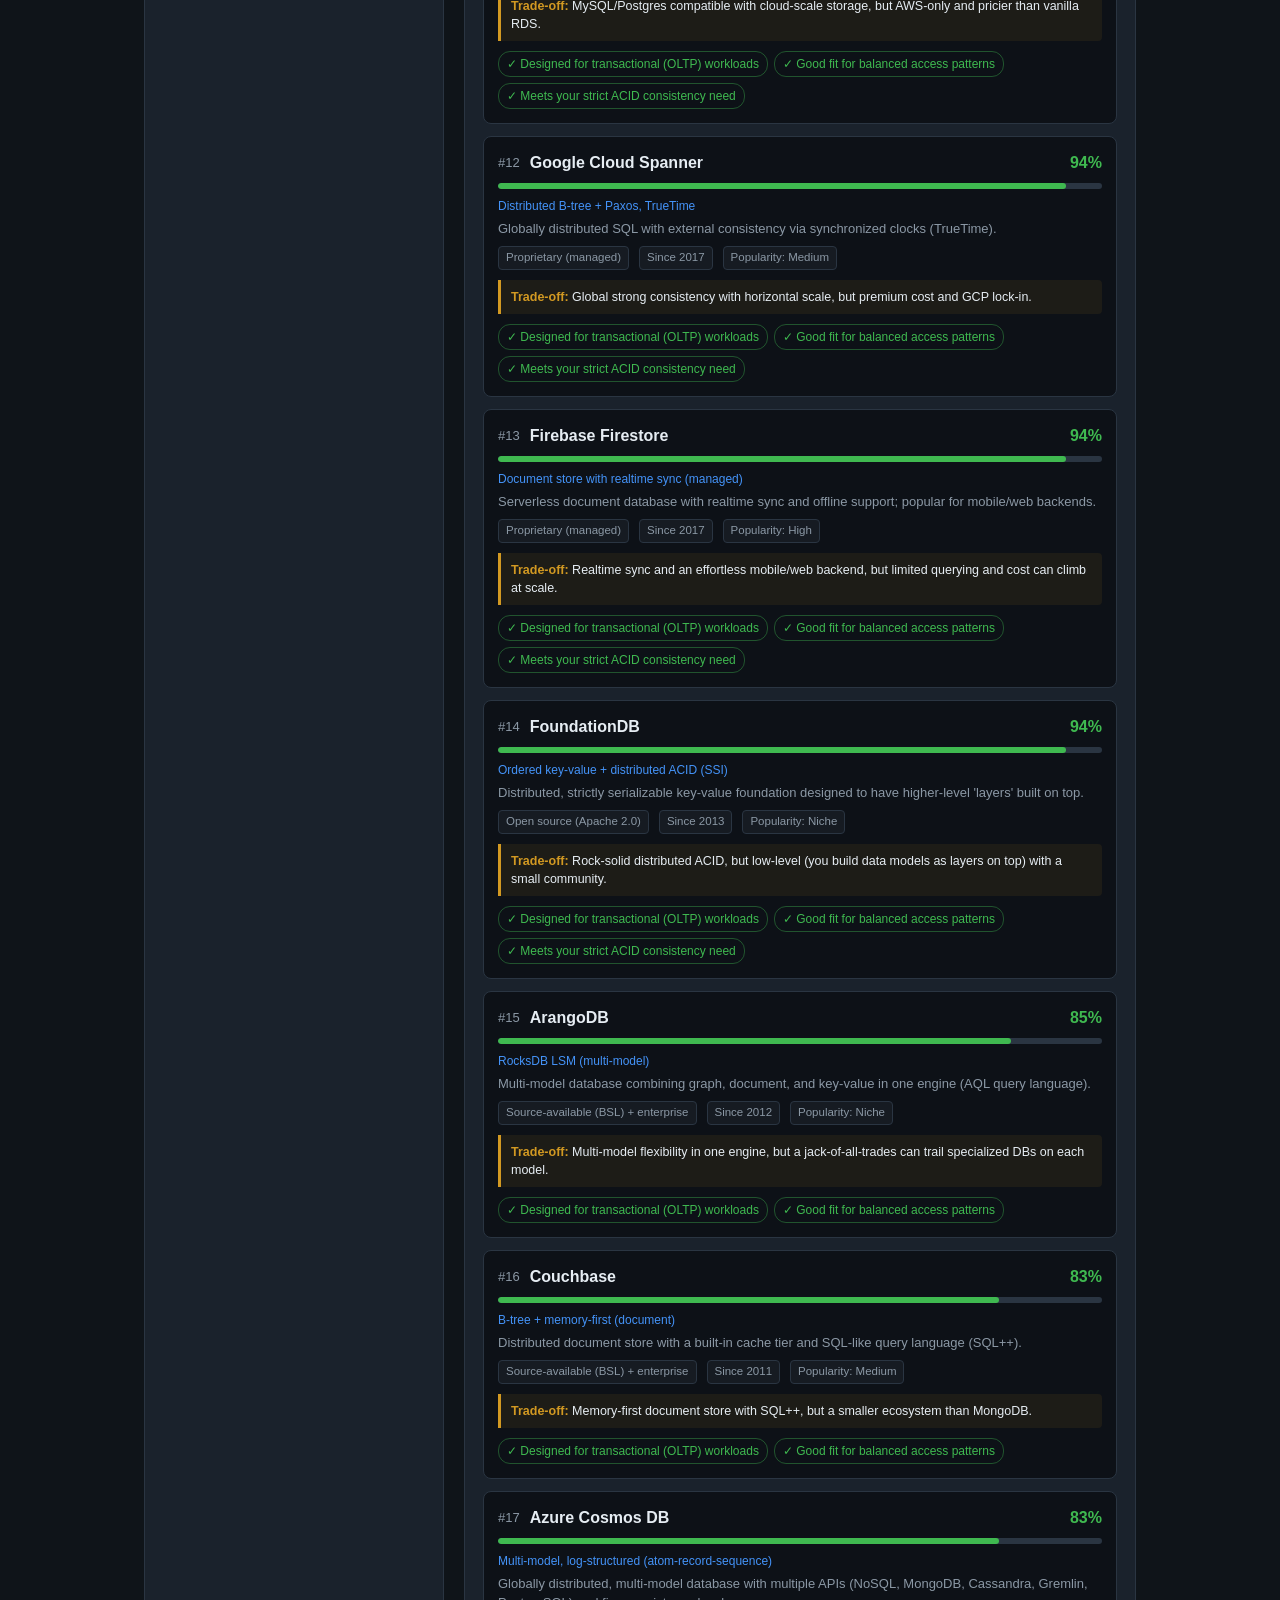
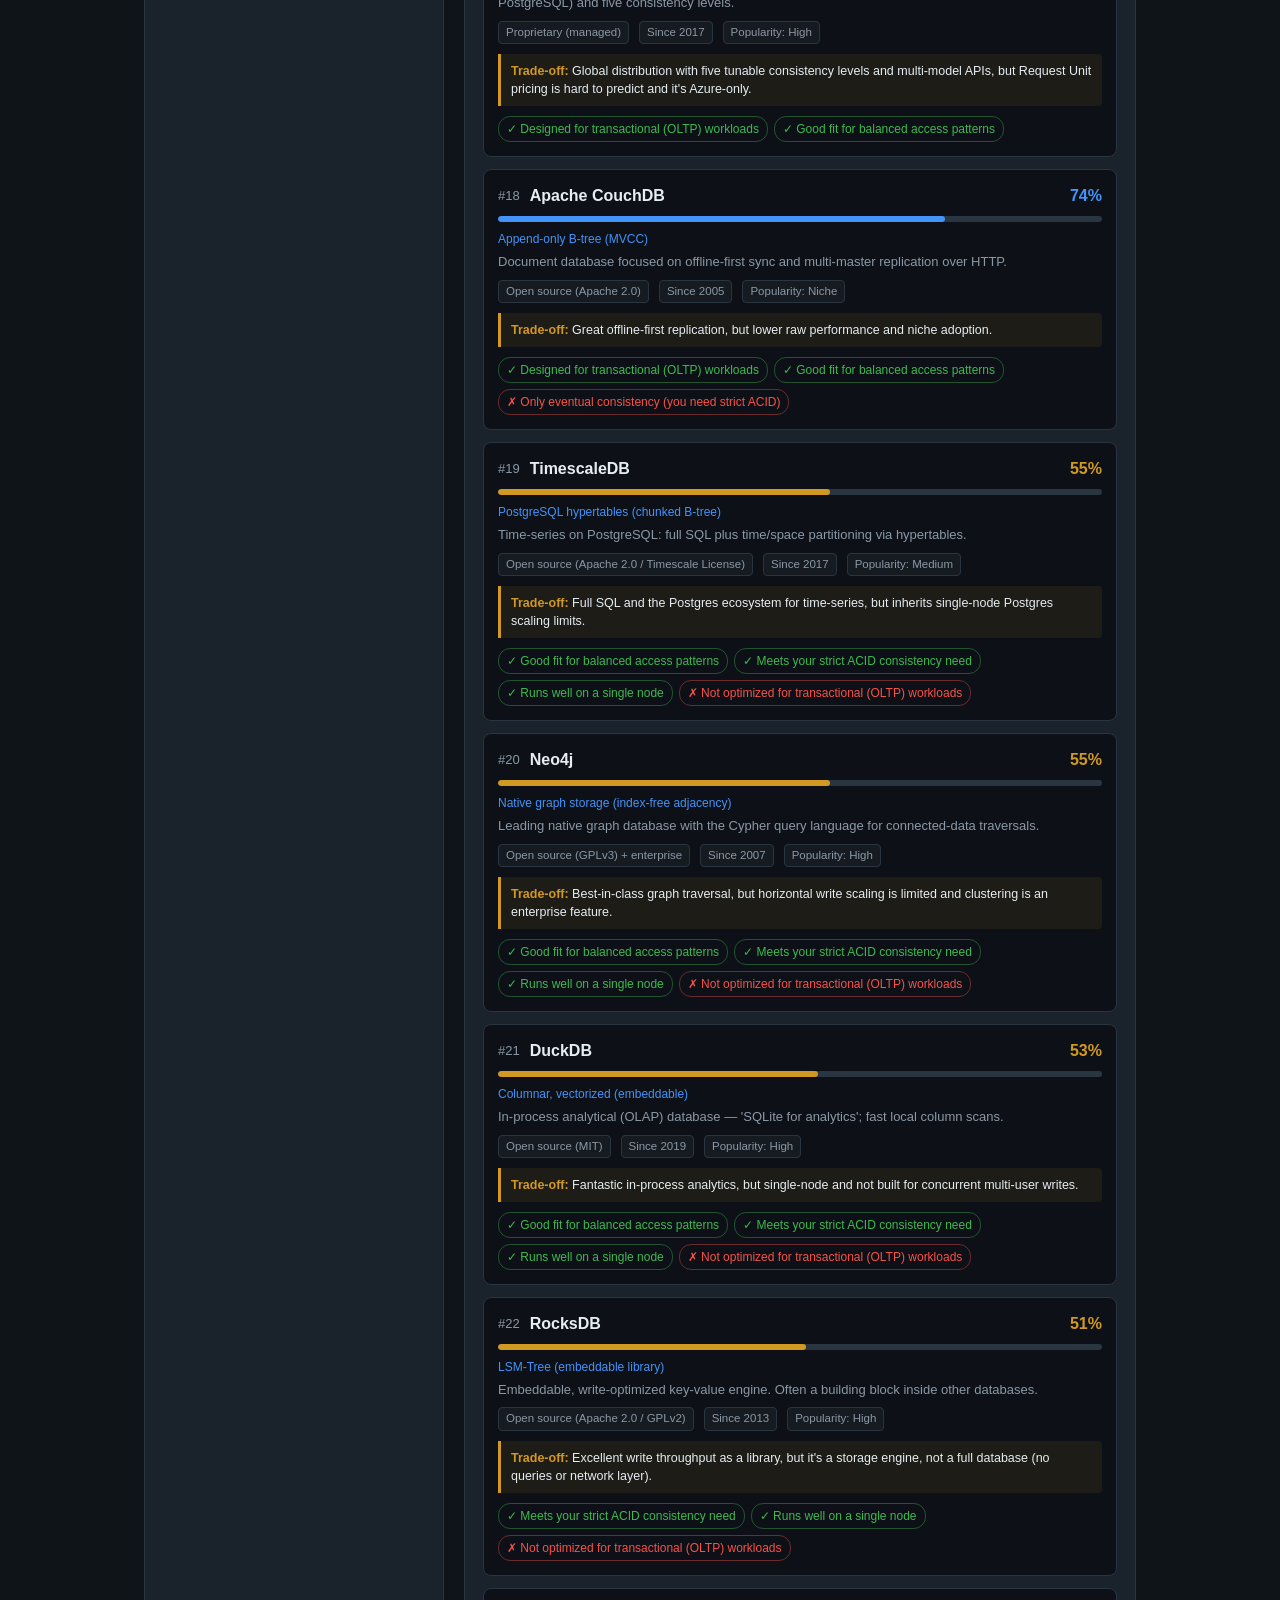
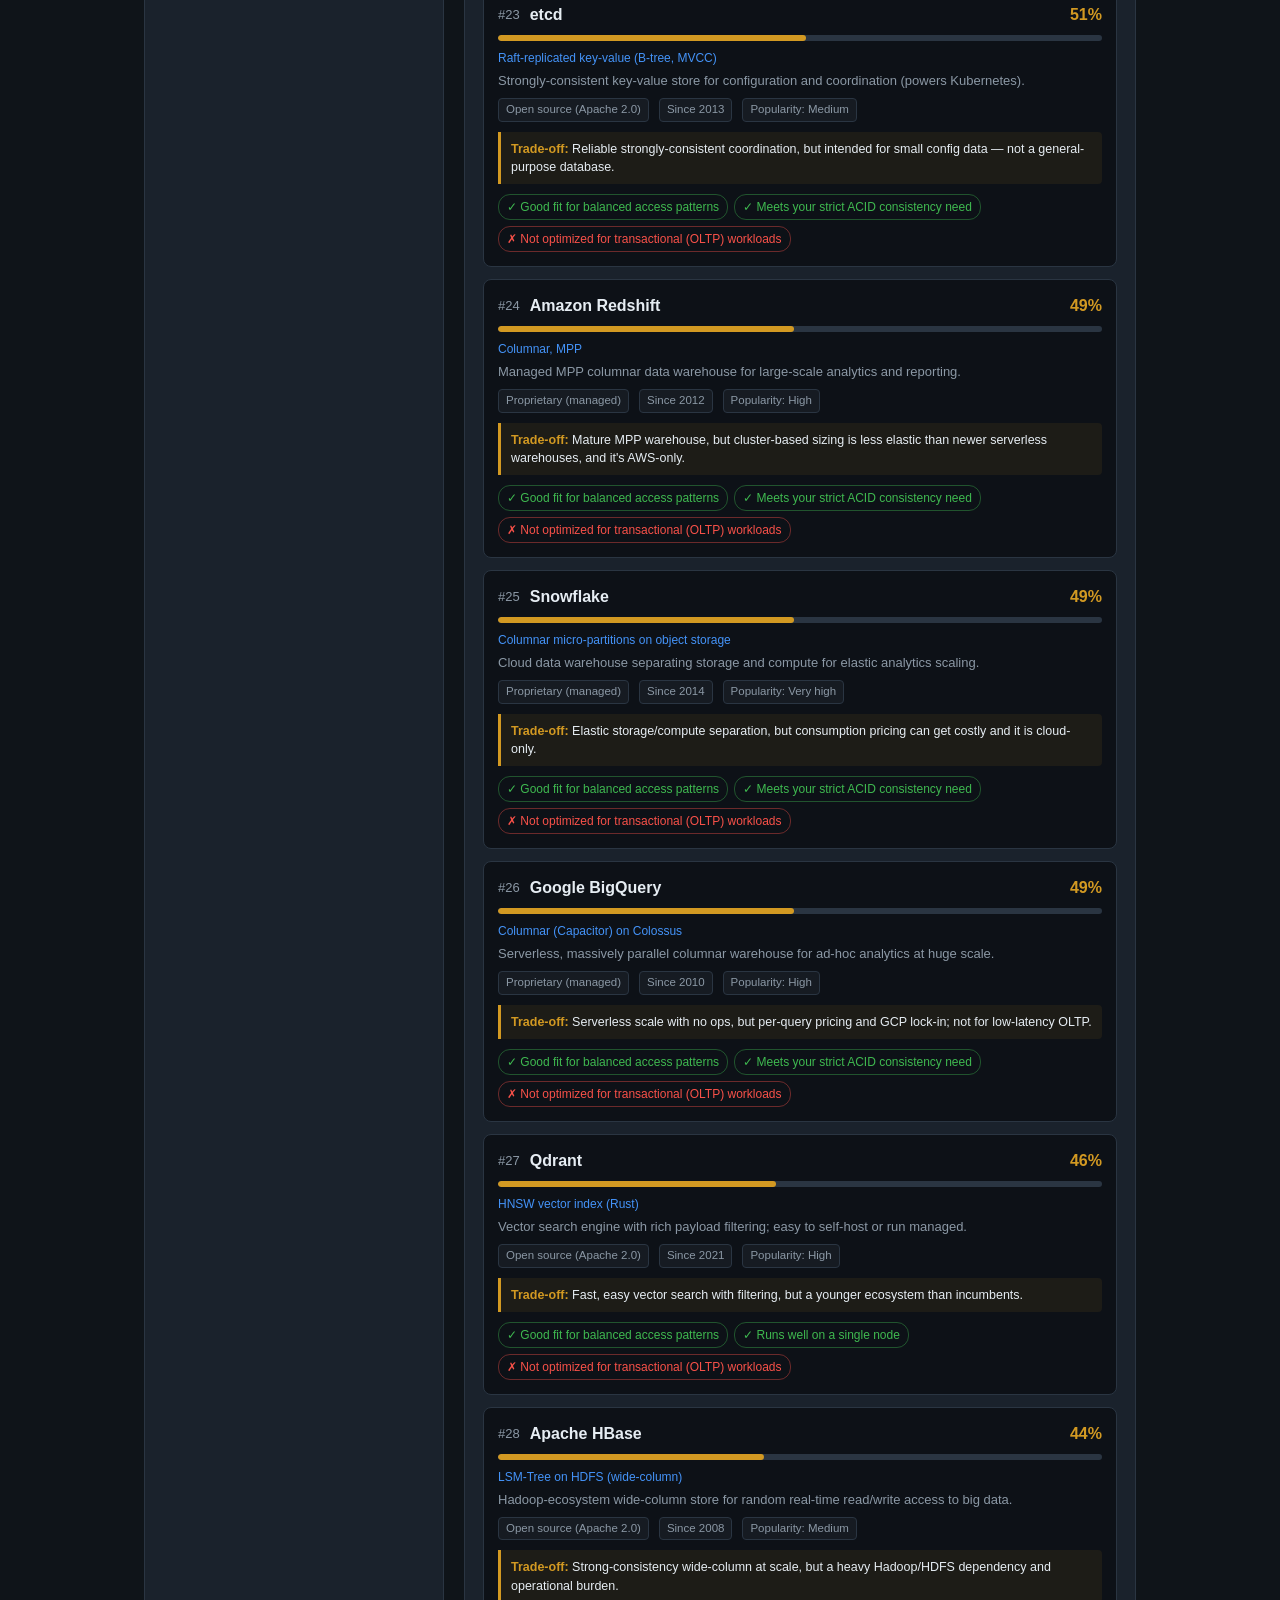
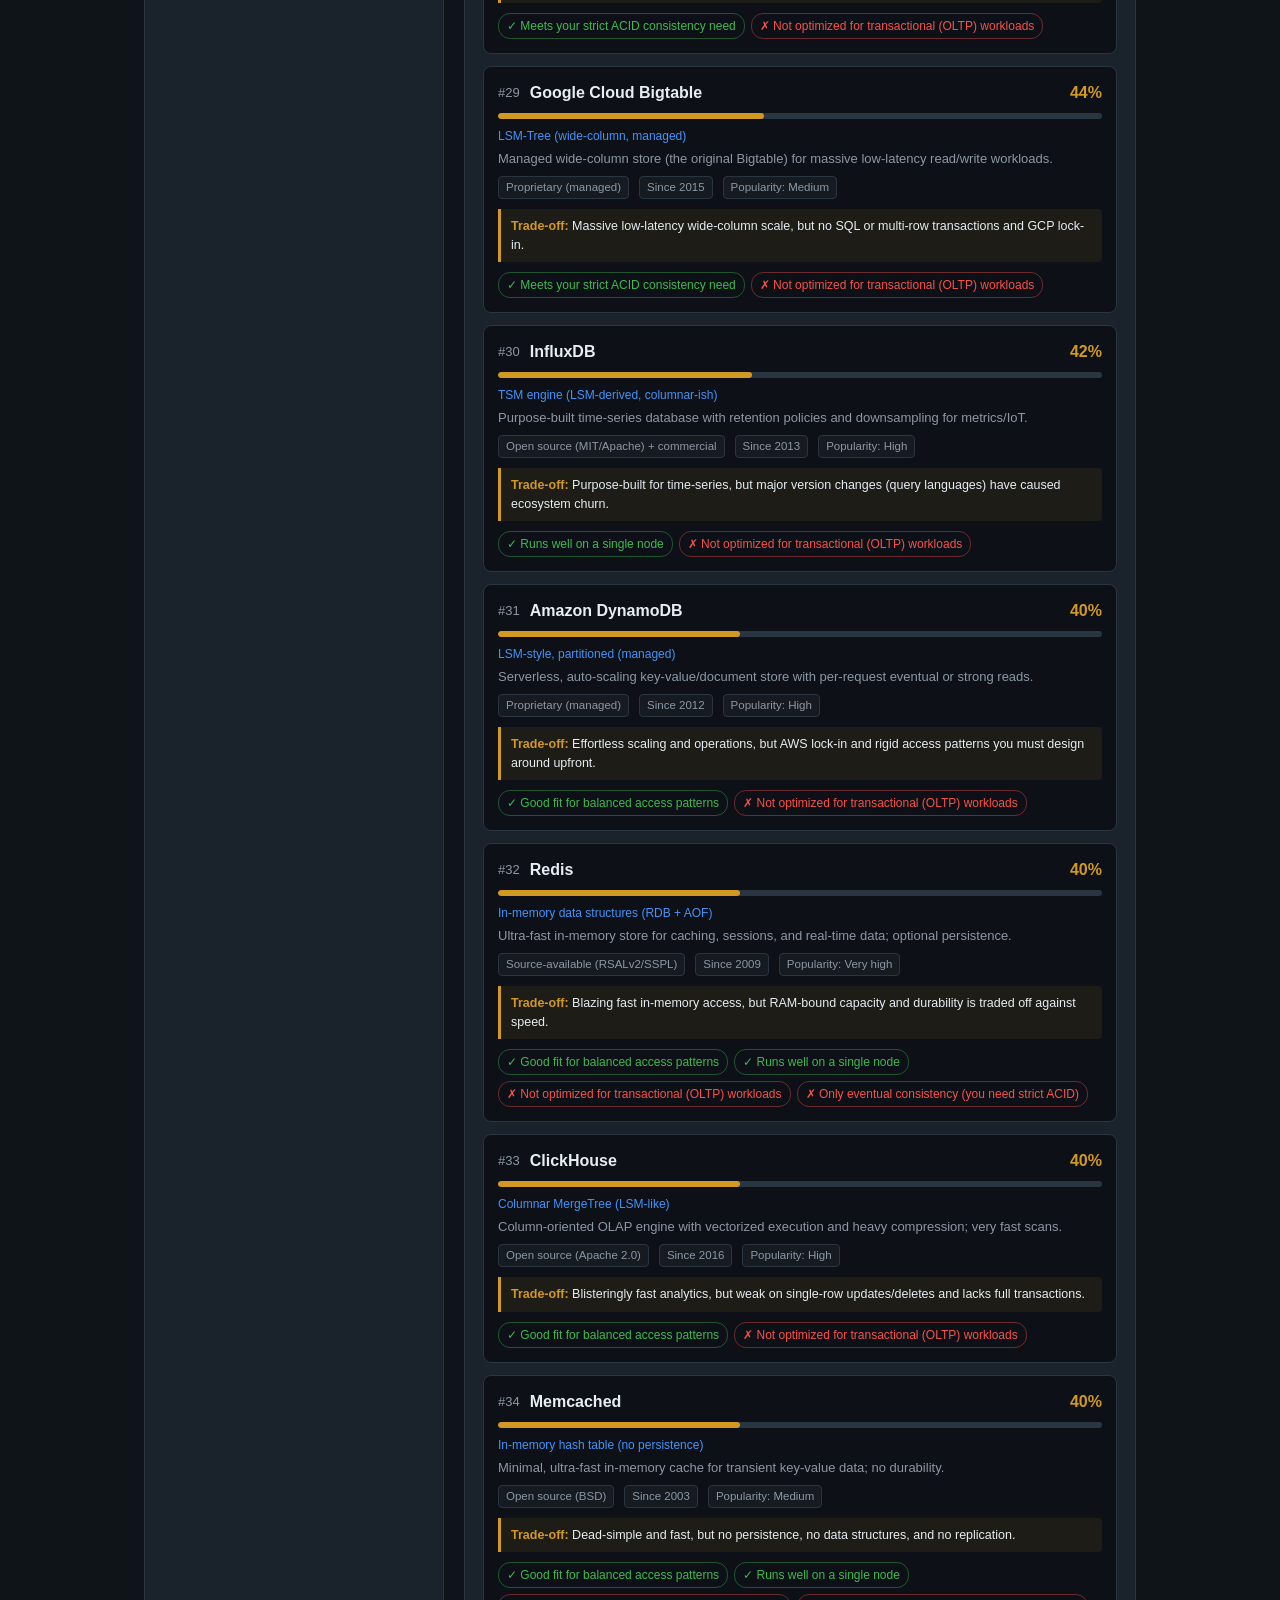
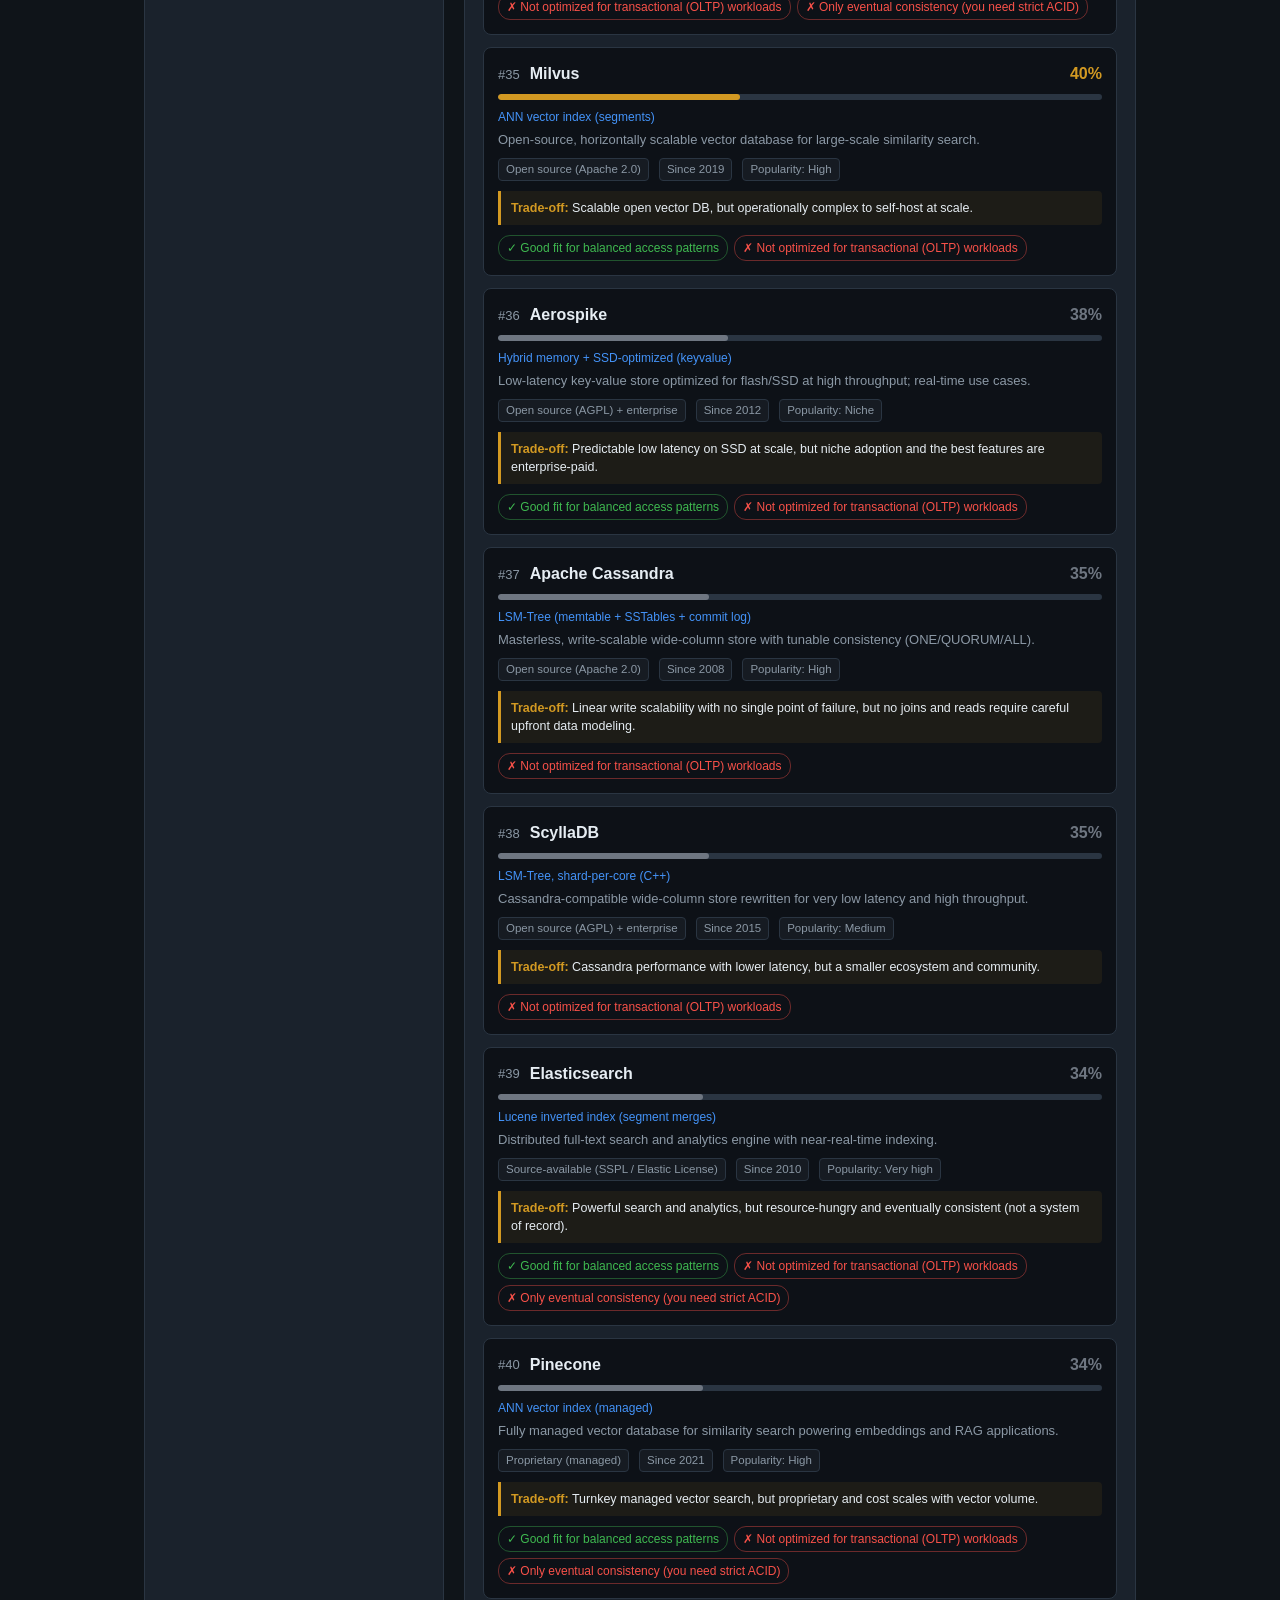
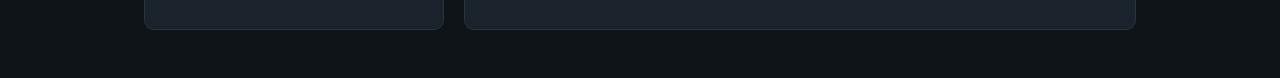
==== commit 002079f1: "Rename project to DBAdvisor - Update README title, page titles, and headers to DBAdvisor branding - " ====
--- a/index.html
+++ b/index.html
@@ -3,13 +3,13 @@
 <head>
   <meta charset="UTF-8" />
   <meta name="viewport" content="width=device-width, initial-scale=1.0" />
-  <title>Find the Right Database</title>
+  <title>DBAdvisor — Find the Right Database</title>
   <link rel="stylesheet" href="style.css" />
 </head>
 <body>
   <header>
-    <h1>Find the Right Database</h1>
-    <p class="tagline">Tweak a few knobs and get real-world databases ranked by how well they match your needs.</p>
+    <h1>DBAdvisor</h1>
+    <p class="tagline">Find the right database for your project — tweak a few knobs and get real-world databases ranked by how well they match your needs.</p>
     <nav class="nav">
       <a href="index.html" class="active">Recommender</a>
       <a href="explore.html">Explore properties &#8594;</a>
--- a/style.css
+++ b/style.css
@@ -191,6 +191,8 @@
 
 .rank { color: var(--muted); font-size: 13px; }
 .name { font-weight: 600; font-size: 16px; flex: 1; }
+a.name { color: var(--text); text-decoration: none; }
+a.name:hover { color: var(--accent); text-decoration: underline; }
 
 .pct { font-weight: 700; font-size: 16px; }
 .pct.great { color: var(--great); }
@@ -214,6 +216,35 @@
 
 .struct { font-size: 12px; color: var(--accent); margin-top: 2px; }
 .summary { font-size: 13px; color: var(--muted); margin-top: 4px; }
+
+.meta {
+  display: flex;
+  flex-wrap: wrap;
+  gap: 6px 10px;
+  margin-top: 8px;
+}
+.meta-item {
+  font-size: 11.5px;
+  color: var(--muted);
+  background: #161b22;
+  border: 1px solid var(--border);
+  border-radius: 4px;
+  padding: 2px 7px;
+}
+
+.tradeoff {
+  font-size: 12.5px;
+  color: var(--text);
+  margin-top: 10px;
+  padding: 8px 10px;
+  background: rgba(210, 153, 34, 0.08);
+  border-left: 3px solid var(--ok);
+  border-radius: 0 4px 4px 0;
+  line-height: 1.45;
+}
+.tradeoff strong { color: var(--ok); }
+
+.tradeoff-inline { color: var(--text); }
 
 .reasons {
   display: flex;
